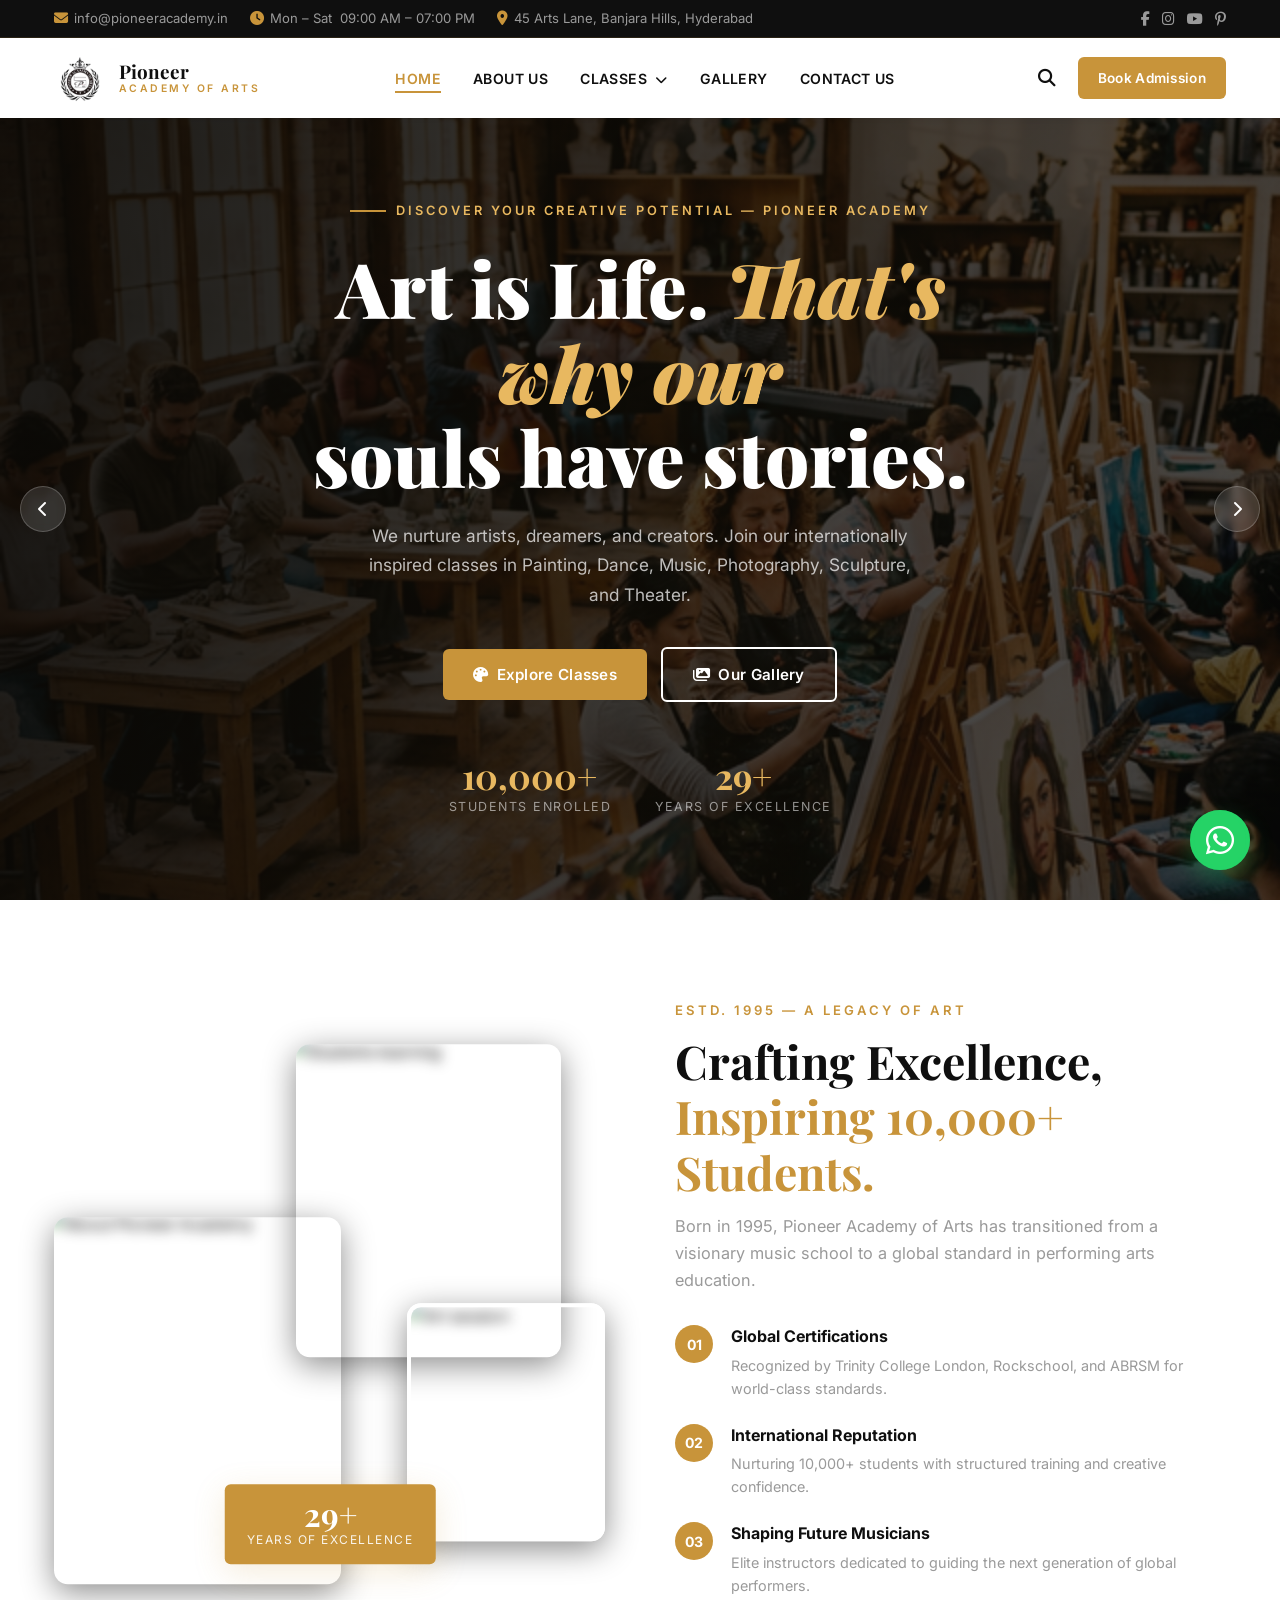
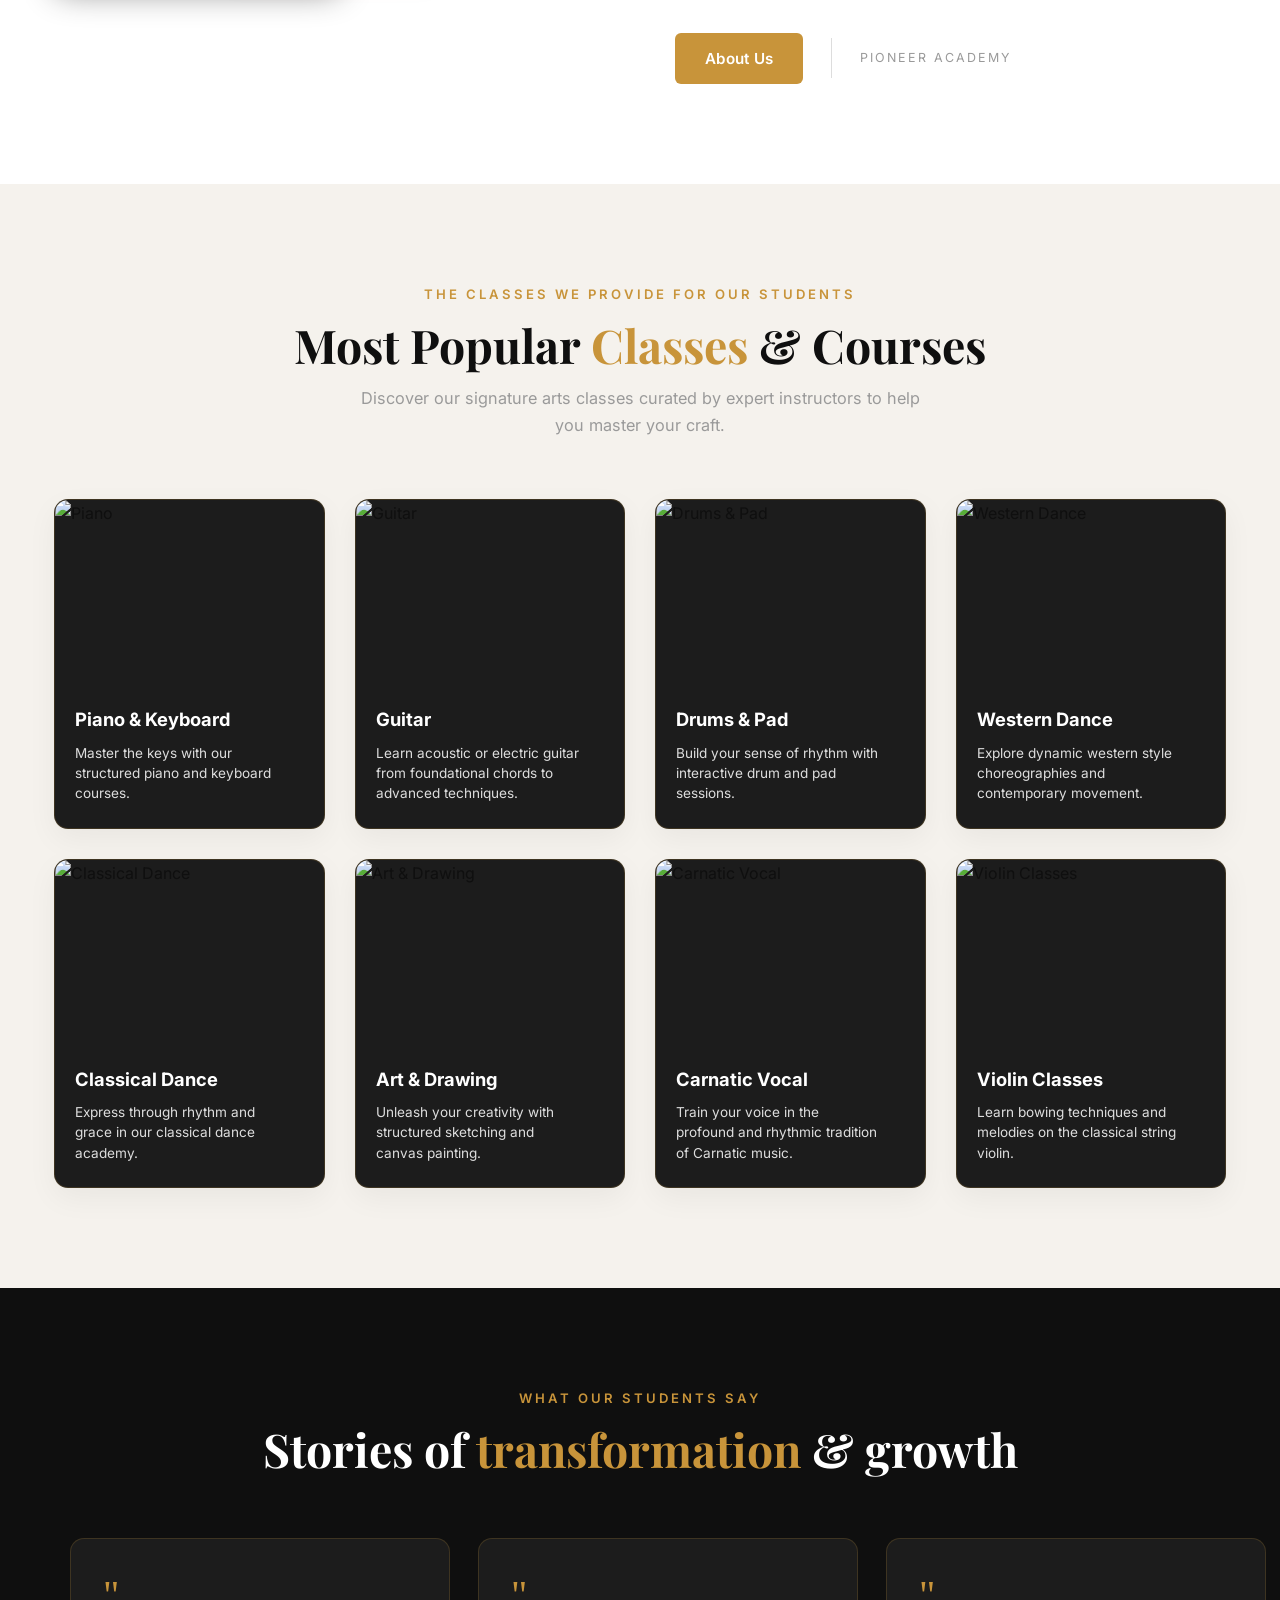
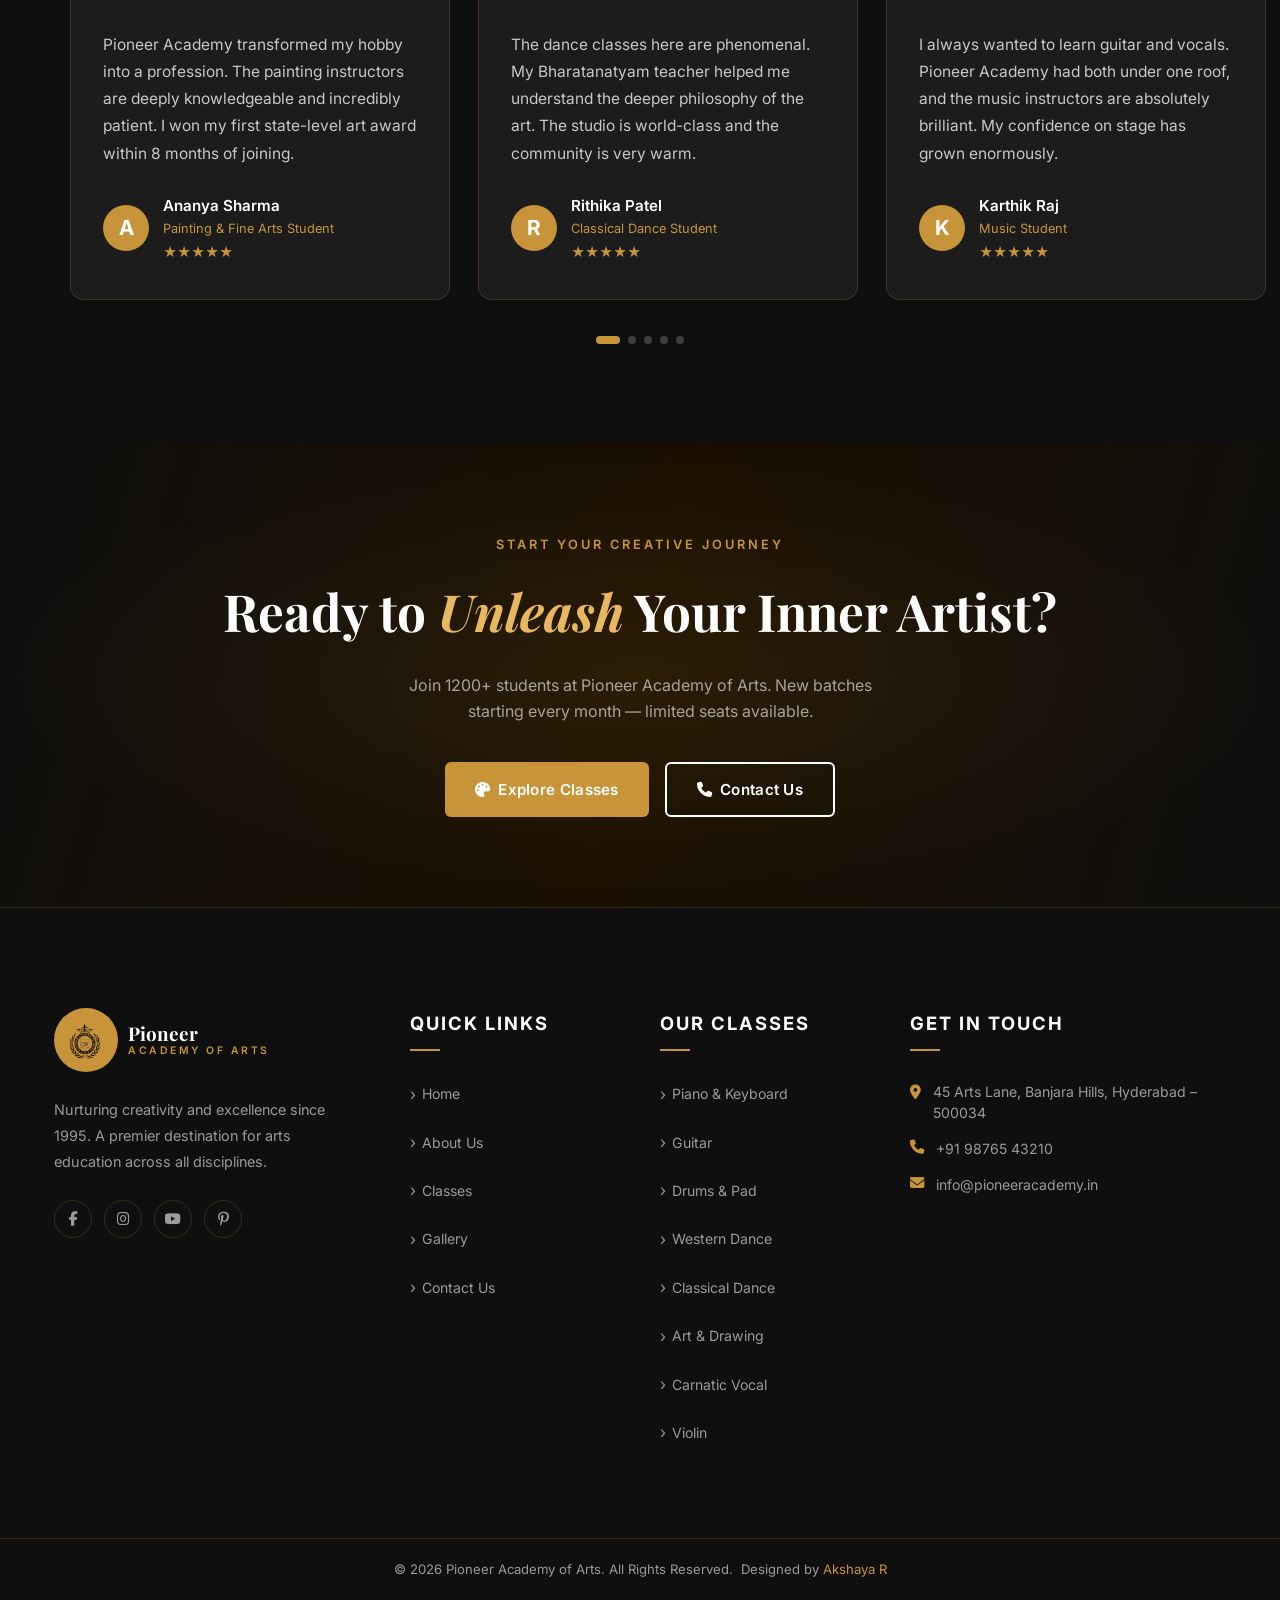
==== index.html @ b2f6ecc3 "website done" ====
<!DOCTYPE html>
<html lang="en">
<head>
  <meta charset="UTF-8" />
  <meta name="viewport" content="width=device-width, initial-scale=1.0" />
  <title>Pioneer Academy of Arts — Discover Your Creative Potential</title>
  <meta name="description" content="Pioneer Academy of Arts offers professional training in Painting, Dance, Music, Photography, Sculpture, and Theater. Enroll today and unleash your creativity." />
  <!-- Favicon -->
  <link rel="icon" type="image/png" href="images/logo/logo.png" />
  <!-- Font Awesome -->
  <link rel="stylesheet" href="https://cdnjs.cloudflare.com/ajax/libs/font-awesome/6.5.0/css/all.min.css" />
  <!-- Styles -->
  <link rel="stylesheet" href="css/style.css" />
  <style>
    /* Page-specific hero height override */
    .hero { min-height: calc(100vh - var(--topbar-h) - var(--nav-h)); }
  </style>
</head>
<body>

  <!-- ═══════════════════════════════════════
       TOP INFO BAR
  ═══════════════════════════════════════ -->
  <div class="topbar">
    <div class="container">
      <div class="topbar-left">
        <span class="topbar-item">
          <i class="fa fa-envelope"></i> info@pioneeracademy.in
        </span>
        <span class="topbar-item">
          <i class="fa fa-clock"></i> Mon – Sat &nbsp;09:00 AM – 07:00 PM
        </span>
        <span class="topbar-item">
          <i class="fa fa-location-dot"></i> 45 Arts Lane, Banjara Hills, Hyderabad
        </span>
      </div>
      <div class="topbar-right">
        <div class="topbar-social">
          <a href="#" aria-label="Facebook"><i class="fab fa-facebook-f"></i></a>
          <a href="#" aria-label="Instagram"><i class="fab fa-instagram"></i></a>
          <a href="#" aria-label="YouTube"><i class="fab fa-youtube"></i></a>
          <a href="#" aria-label="Pinterest"><i class="fab fa-pinterest-p"></i></a>
        </div>
      </div>
    </div>
  </div>

  <!-- ═══════════════════════════════════════
       NAVIGATION
  ═══════════════════════════════════════ -->
  <nav class="navbar" id="navbar">
    <div class="container">
      <!-- Logo -->
      <a href="index.html" class="nav-logo">
        <img src="images/logo/logo.png" alt="Pioneer Academy Logo" class="nav-logo-img" />
        <div class="nav-logo-text">
          <span class="nav-logo-title">Pioneer</span>
          <span class="nav-logo-sub">Academy of Arts</span>
        </div>
      </a>

      <!-- Nav Links -->
      <ul class="nav-links" id="navLinks">
        <li><a href="index.html" class="active">Home</a></li>
        <li><a href="about.html">About Us</a></li>
        <li class="nav-item-dropdown">
          <a href="classes.html">Classes <i class="fa fa-chevron-down nav-chevron" style="font-size: 0.75rem; margin-left: 4px;"></i></a>
          <ul class="dropdown-menu">
            <li><a href="classes/piano-keyboard.html">Piano & Keyboard</a></li>
            <li><a href="classes/guitar.html">Guitar</a></li>
            <li><a href="classes/drums.html">Drums & Pad</a></li>
            <li><a href="classes/western-dance.html">Western Dance</a></li>
            <li><a href="classes/classical-dance.html">Classical Dance</a></li>
            <li><a href="classes/art-drawing.html">Art & Drawing</a></li>
            <li><a href="classes/carnatic-vocal.html">Carnatic Vocal</a></li>
            <li><a href="classes/violin.html">Violin</a></li>
          </ul>
        </li>
        <li><a href="gallery.html">Gallery</a></li>
        <li><a href="contact.html">Contact Us</a></li>
      </ul>

      <!-- Right side -->
      <div class="nav-right">
        <button class="nav-search-btn" aria-label="Search"><i class="fa fa-search"></i></button>
        <a href="contact.html" class="btn btn-primary nav-cta">
          Book Admission
        </a>
        <button class="hamburger" id="hamburger" aria-label="Menu">
          <span></span><span></span><span></span>
        </button>
      </div>
    </div>
  </nav>

  <!-- ═══════════════════════════════════════
       HERO SECTION
  ═══════════════════════════════════════ -->
  <section class="hero" id="hero">
    <div class="hero-bg"></div>
    <div class="hero-overlay"></div>

    <!-- Prev / Next Arrows -->
    <button class="hero-arrow hero-arrow-prev" aria-label="Previous">
      <i class="fa fa-chevron-left"></i>
    </button>
    <button class="hero-arrow hero-arrow-next" aria-label="Next">
      <i class="fa fa-chevron-right"></i>
    </button>

    <div class="container">
      <div class="hero-content">
        <div class="hero-tag">Discover Your Creative Potential — Pioneer Academy</div>
        <h1 class="hero-title">
          Art is Life. <span class="highlight">That's why our</span><br>
          souls have stories.
        </h1>
        <p class="hero-desc">
          We nurture artists, dreamers, and creators. Join our internationally inspired classes in Painting, Dance, Music, Photography, Sculpture, and Theater.
        </p>
        <div class="hero-btns">
          <a href="classes.html" class="btn btn-primary">
            <i class="fa fa-palette"></i> Explore Classes
          </a>
          <a href="gallery.html" class="btn btn-outline">
            <i class="fa fa-images"></i> Our Gallery
          </a>
        </div>
        <div class="hero-stats">
          <div class="hero-stat-item">
            <div class="hero-stat-num">10,000+</div>
            <div class="hero-stat-label">Students Enrolled</div>
          </div>
          <div class="hero-stat-item">
            <div class="hero-stat-num">29+</div>
            <div class="hero-stat-label">Years of Excellence</div>
          </div>
        </div>
      </div>
    </div>
  </section>



  <!-- ═══════════════════════════════════════
       ABOUT / INTRO SECTION
  ═══════════════════════════════════════ -->
  <section class="about-section" id="about">
    <div class="container">
      <div class="about-grid reveal">
        <!-- Images collage -->
        <div class="about-images">
          <div class="about-img about-img-1">
            <img src="https://images.unsplash.com/photo-1514119412350-e174d90d280e?w=800&q=80" alt="About Pioneer Academy" loading="lazy" />
          </div>
          <div class="about-img about-img-2">
            <img src="https://images.unsplash.com/photo-1511671782779-c97d3d27a1d4?w=800&q=80" alt="Students learning" loading="lazy" />
          </div>
          <div class="about-img about-img-3">
            <img src="https://images.unsplash.com/photo-1499750310107-5fef28a66643?w=800&q=80" alt="Art session" loading="lazy" />
          </div>
          <div class="about-badge">
            <div class="about-badge-num">29+</div>
            <div class="about-badge-label">Years of Excellence</div>
          </div>
        </div>

        <!-- Content -->
        <div class="about-content">
          <span class="section-tag">ESTD. 1995 — A LEGACY OF ART</span>
          <h2 class="section-title">
            Crafting Excellence,<br>
            <span>Inspiring 10,000+ Students.</span>
          </h2>
          <p class="section-subtitle">
            Born in 1995, Pioneer Academy of Arts has transitioned from a visionary music school to a global standard in performing arts education.
          </p>
          <div class="about-points">
            <div class="about-point">
              <div class="about-point-num">01</div>
              <div>
                <h4>Global Certifications</h4>
                <p>Recognized by Trinity College London, Rockschool, and ABRSM for world-class standards.</p>
              </div>
            </div>
            <div class="about-point">
              <div class="about-point-num">02</div>
              <div>
                <h4>International Reputation</h4>
                <p>Nurturing 10,000+ students with structured training and creative confidence.</p>
              </div>
            </div>
            <div class="about-point">
              <div class="about-point-num">03</div>
              <div>
                <h4>Shaping Future Musicians</h4>
                <p>Elite instructors dedicated to guiding the next generation of global performers.</p>
              </div>
            </div>
          </div>
          <div class="about-footer">
            <a href="about.html" class="btn btn-primary">About Us</a>
            <div class="about-divider"></div>
            <div class="about-signature">
              <div class="about-signature-role">Pioneer Academy</div>
            </div>
          </div>
        </div>
      </div>
    </div>
  </section>

  <!-- ═══════════════════════════════════════
       POPULAR CLASSES SECTION
  ═══════════════════════════════════════ -->
  <section class="programs-section" id="classes">
    <div class="container reveal">
      <div class="section-head">
        <span class="section-tag">The classes we provide for our students</span>
        <h2 class="section-title">Most Popular <span>Classes</span> &amp; Courses</h2>
        <p class="section-subtitle">Discover our signature arts classes curated by expert instructors to help you master your craft.</p>
      </div>

      <!-- Categories Grid -->
      <div class="category-grid">
        <!-- Category: Piano -->
        <a href="classes/piano-keyboard.html" class="category-card">
          <div class="category-img">
            <img src="https://images.unsplash.com/photo-1552422535-c45813c61732?w=800&q=80" alt="Piano" loading="lazy">
          </div>
          <div class="category-info">
            <span class="category-tag">Instrumental</span>
            <h3 class="category-name">Piano & Keyboard</h3>
            <p class="category-desc">Master the keys with our structured piano and keyboard courses.</p>
            <div class="category-arrow">
              <i class="fa fa-arrow-right"></i>
            </div>
          </div>
        </a>

        <!-- Category: Guitar -->
        <a href="classes/guitar.html" class="category-card">
          <div class="category-img">
            <img src="https://images.unsplash.com/photo-1510915361894-db8b60106cb1?w=800&q=80" alt="Guitar" loading="lazy">
          </div>
          <div class="category-info">
            <span class="category-tag">Instrumental</span>
            <h3 class="category-name">Guitar</h3>
            <p class="category-desc">Learn acoustic or electric guitar from foundational chords to advanced techniques.</p>
            <div class="category-arrow">
              <i class="fa fa-arrow-right"></i>
            </div>
          </div>
        </a>

        <!-- Category: Drums -->
        <a href="classes/drums.html" class="category-card">
          <div class="category-img">
            <img src="https://images.unsplash.com/photo-1519892300165-cb5542fb47c7?w=800&q=80" alt="Drums & Pad" loading="lazy">
          </div>
          <div class="category-info">
            <span class="category-tag">Percussion</span>
            <h3 class="category-name">Drums & Pad</h3>
            <p class="category-desc">Build your sense of rhythm with interactive drum and pad sessions.</p>
            <div class="category-arrow">
              <i class="fa fa-arrow-right"></i>
            </div>
          </div>
        </a>

        <!-- Category: Western Dance -->
        <a href="classes/western-dance.html" class="category-card">
          <div class="category-img">
            <img src="https://images.unsplash.com/photo-1547153760-18fc86324498?w=800&q=80" alt="Western Dance" loading="lazy">
          </div>
          <div class="category-info">
            <span class="category-tag">Movement</span>
            <h3 class="category-name">Western Dance</h3>
            <p class="category-desc">Explore dynamic western style choreographies and contemporary movement.</p>
            <div class="category-arrow">
              <i class="fa fa-arrow-right"></i>
            </div>
          </div>
        </a>

        <!-- Category: Classical Dance -->
        <a href="classes/classical-dance.html" class="category-card">
          <div class="category-img">
            <img src="https://images.unsplash.com/photo-1508700115892-45ecd05ae2ad?w=800&q=80" alt="Classical Dance" loading="lazy" style="object-position: top center;">
          </div>
          <div class="category-info">
            <span class="category-tag">Performing Arts</span>
            <h3 class="category-name">Classical Dance</h3>
            <p class="category-desc">Express through rhythm and grace in our classical dance academy.</p>
            <div class="category-arrow">
              <i class="fa fa-arrow-right"></i>
            </div>
          </div>
        </a>

        <!-- Category: Art -->
        <a href="classes/art-drawing.html" class="category-card">
          <div class="category-img">
            <img src="https://images.unsplash.com/photo-1579783900882-c0d3dad7b119?w=800&q=80" alt="Art & Drawing" loading="lazy">
          </div>
          <div class="category-info">
            <span class="category-tag">Visual Arts</span>
            <h3 class="category-name">Art & Drawing</h3>
            <p class="category-desc">Unleash your creativity with structured sketching and canvas painting.</p>
            <div class="category-arrow">
              <i class="fa fa-arrow-right"></i>
            </div>
          </div>
        </a>

        <!-- Category: Carnatic Vocal -->
        <a href="classes/carnatic-vocal.html" class="category-card">
          <div class="category-img">
            <img src="https://images.unsplash.com/photo-1514320291840-2e0a9bf2a9ae?w=800&q=80" alt="Carnatic Vocal" loading="lazy">
          </div>
          <div class="category-info">
            <span class="category-tag">Vocal Arts</span>
            <h3 class="category-name">Carnatic Vocal</h3>
            <p class="category-desc">Train your voice in the profound and rhythmic tradition of Carnatic music.</p>
            <div class="category-arrow">
              <i class="fa fa-arrow-right"></i>
            </div>
          </div>
        </a>

        <!-- Category: Violin -->
        <a href="classes/violin.html" class="category-card">
          <div class="category-img">
            <img src="https://images.unsplash.com/photo-1612225232901-99ad0a4d7bb5?w=800&q=80" alt="Violin Classes" loading="lazy">
              </div>
          <div class="category-info">
            <span class="category-tag">Instrumental</span>
            <h3 class="category-name">Violin Classes</h3>
            <p class="category-desc">Learn bowing techniques and melodies on the classical string violin.</p>
            <div class="category-arrow">
              <i class="fa fa-arrow-right"></i>
            </div>
          </div>
        </a>
      </div>

    </div>
  </section>

  <!-- ═══════════════════════════════════════
       TESTIMONIALS
  ═══════════════════════════════════════ -->
  <section class="testimonials-section" id="testimonials">
    <div class="container">
      <div class="section-head reveal">
        <span class="section-tag">What Our Students Say</span>
        <h2 class="section-title light">Stories of <span>transformation</span> &amp; growth</h2>
      </div>
      <div class="testimonials-track">
        <div class="testimonials-carousel">
          <div class="testimonial-card">
            <div class="testimonial-quote">"</div>
            <p class="testimonial-text">Pioneer Academy transformed my hobby into a profession. The painting instructors are deeply knowledgeable and incredibly patient. I won my first state-level art award within 8 months of joining.</p>
            <div class="testimonial-author">
              <div class="testimonial-avatar">A</div>
              <div>
                <div class="testimonial-name">Ananya Sharma</div>
                <div class="testimonial-program">Painting &amp; Fine Arts Student</div>
                <div class="testimonial-stars">★★★★★</div>
              </div>
            </div>
          </div>
          <div class="testimonial-card">
            <div class="testimonial-quote">"</div>
            <p class="testimonial-text">The dance classes here are phenomenal. My Bharatanatyam teacher helped me understand the deeper philosophy of the art. The studio is world-class and the community is very warm.</p>
            <div class="testimonial-author">
              <div class="testimonial-avatar">R</div>
              <div>
                <div class="testimonial-name">Rithika Patel</div>
                <div class="testimonial-program">Classical Dance Student</div>
                <div class="testimonial-stars">★★★★★</div>
              </div>
            </div>
          </div>
          <div class="testimonial-card">
            <div class="testimonial-quote">"</div>
            <p class="testimonial-text">I always wanted to learn guitar and vocals. Pioneer Academy had both under one roof, and the music instructors are absolutely brilliant. My confidence on stage has grown enormously.</p>
            <div class="testimonial-author">
              <div class="testimonial-avatar">K</div>
              <div>
                <div class="testimonial-name">Karthik Raj</div>
                <div class="testimonial-program">Music Student</div>
                <div class="testimonial-stars">★★★★★</div>
              </div>
            </div>
          </div>
          <div class="testimonial-card">
            <div class="testimonial-quote">"</div>
            <p class="testimonial-text">The photography program here is outstanding. I learned everything from basic DSLR settings to advanced Lightroom editing. I now work as a freelance photographer full-time!</p>
            <div class="testimonial-author">
              <div class="testimonial-avatar">M</div>
              <div>
                <div class="testimonial-name">Megha Iyer</div>
                <div class="testimonial-program">Photography Student</div>
                <div class="testimonial-stars">★★★★★</div>
              </div>
            </div>
          </div>
          <div class="testimonial-card">
            <div class="testimonial-quote">"</div>
            <p class="testimonial-text">Theater at Pioneer Academy gave me confidence I didn't know I had. The workshops, performances, and mentor guidance shaped me into a performer. I'm now pursuing acting professionally.</p>
            <div class="testimonial-author">
              <div class="testimonial-avatar">S</div>
              <div>
                <div class="testimonial-name">Sahil Verma</div>
                <div class="testimonial-program">Theater Arts Student</div>
                <div class="testimonial-stars">★★★★★</div>
              </div>
            </div>
          </div>
        </div>
      </div>
      <div class="testimonials-dots">
        <div class="t-dot active"></div>
        <div class="t-dot"></div>
        <div class="t-dot"></div>
        <div class="t-dot"></div>
        <div class="t-dot"></div>
      </div>
    </div>
  </section>

  <!-- ═══════════════════════════════════════
       CTA BANNER
  ═══════════════════════════════════════ -->
  <section class="cta-section" id="cta">
    <div class="container reveal">
      <p class="cta-label">Start Your Creative Journey</p>
      <h2 class="cta-title">Ready to <span>Unleash</span> Your Inner Artist?</h2>
      <p class="cta-desc">Join 1200+ students at Pioneer Academy of Arts. New batches starting every month — limited seats available.</p>
      <div class="cta-btns">
        <a href="classes.html" class="btn btn-primary"><i class="fa fa-palette"></i> Explore Classes</a>
        <a href="contact.html" class="btn btn-outline"><i class="fa fa-phone"></i> Contact Us</a>
      </div>
    </div>
  </section>

  <!-- ═══════════════════════════════════════
       FOOTER
  ═══════════════════════════════════════ -->
  <footer class="footer">
    <div class="container">
      <div class="footer-grid">
        <!-- Brand -->
        <div class="footer-brand">
          <a href="index.html" class="nav-logo">
            <div class="footer-logo-img-wrapper">
              <img src="images/logo/logo.png" alt="Pioneer Academy Logo" />
            </div>
            <div class="nav-logo-text">
              <span class="nav-logo-title" style="color:var(--white)">Pioneer</span>
              <span class="nav-logo-sub">Academy of Arts</span>
            </div>
          </a>
          <p>Nurturing creativity and excellence since 1995. A premier destination for arts education across all disciplines.</p>
          <div class="footer-social">
            <a href="#" aria-label="Facebook"><i class="fab fa-facebook-f"></i></a>
            <a href="#" aria-label="Instagram"><i class="fab fa-instagram"></i></a>
            <a href="#" aria-label="YouTube"><i class="fab fa-youtube"></i></a>
            <a href="#" aria-label="Pinterest"><i class="fab fa-pinterest-p"></i></a>
          </div>
        </div>

        <!-- Quick Links -->
        <div class="footer-col">
          <h5>Quick Links</h5>
          <ul>
            <li><a href="index.html">Home</a></li>
            <li><a href="about.html">About Us</a></li>
            <li><a href="classes.html">Classes</a></li>
            <li><a href="gallery.html">Gallery</a></li>
            <li><a href="contact.html">Contact Us</a></li>
          </ul>
        </div>

        <!-- Classes -->
        <div class="footer-col">
          <h5>Our Classes</h5>
          <ul>
            <li><a href="classes/piano-keyboard.html">Piano & Keyboard</a></li>
            <li><a href="classes/guitar.html">Guitar</a></li>
            <li><a href="classes/drums.html">Drums & Pad</a></li>
            <li><a href="classes/western-dance.html">Western Dance</a></li>
            <li><a href="classes/classical-dance.html">Classical Dance</a></li>
            <li><a href="classes/art-drawing.html">Art & Drawing</a></li>
            <li><a href="classes/carnatic-vocal.html">Carnatic Vocal</a></li>
            <li><a href="classes/violin.html">Violin</a></li>
          </ul>
        </div>

        <!-- Contact -->
        <div class="footer-col">
          <h5>Get In Touch</h5>
          <div class="footer-contact-item" style="display:flex; gap:12px; margin-bottom:15px;">
            <i class="fa fa-location-dot" style="color:var(--gold); margin-top:4px;"></i>
            <span>45 Arts Lane, Banjara Hills, Hyderabad – 500034</span>
          </div>
          <div class="footer-contact-item" style="display:flex; gap:12px; margin-bottom:15px;">
            <i class="fa fa-phone" style="color:var(--gold);"></i>
            <span>+91 98765 43210</span>
          </div>
          <div class="footer-contact-item" style="display:flex; gap:12px; margin-bottom:15px;">
            <i class="fa fa-envelope" style="color:var(--gold);"></i>
            <span>info@pioneeracademy.in</span>
          </div>
        </div>
      </div>
    </div>

    <!-- Footer Bottom -->
    <div class="footer-bottom">
      <div class="container" style="display:flex;align-items:center;justify-content:space-between;flex-wrap:wrap;gap:8px;">
        <span>&copy; 2026 Pioneer Academy of Arts. All Rights Reserved.</span>
        <span>Designed by <a href="#">Akshaya R</a></span>
      </div>
    </div>
  </footer>

  <!-- Floating WhatsApp -->
  <a href="https://wa.me/919876543210" class="whatsapp-btn" target="_blank">
    <i class="fab fa-whatsapp"></i>
    <span>Chat with us</span>
  </a>

  <!-- Scripts -->
  <script src="js/main.js"></script>
</body>
</html>
---- css/style.css ----
/* =============================================
   PIONEER ACADEMY OF ARTS — MAIN STYLESHEET
   ============================================= */

@import url('https://fonts.googleapis.com/css2?family=Playfair+Display:ital,wght@0,400;0,600;0,700;0,900;1,400;1,600&family=Inter:wght@300;400;500;600;700&display=swap');

/* === CUSTOM PROPERTIES === */
:root {
  --gold:        #C8943A;
  --gold-light:  #E8B860;
  --gold-dark:   #9E6E1E;
  --dark:        #0f0f0f;
  --dark-2:      #181818;
  --dark-3:      #222222;
  --dark-card:   #1c1c1c;
  --white:       #ffffff;
  --off-white:   #F5F2ED;
  --text-muted:  #9a9a9a;
  --text-light:  #c8c8c8;
  --border:      rgba(200,148,58,0.2);
  --shadow-gold: 0 8px 32px rgba(200,148,58,0.18);
  --shadow-dark: 0 8px 32px rgba(0,0,0,0.45);
  --radius:      6px;
  --radius-lg:   14px;
  --transition:  all 0.32s cubic-bezier(.25,.8,.25,1);
  --font-heading:'Playfair Display', Georgia, serif;
  --font-body:   'Inter', system-ui, sans-serif;
  --nav-h:       80px;
  --topbar-h:    38px;
}

/* === RESET & BASE === */
*, *::before, *::after { box-sizing: border-box; margin: 0; padding: 0; }
html { scroll-behavior: smooth; font-size: 16px; }
body {
  font-family: var(--font-body);
  background: var(--white);
  color: var(--dark);
  line-height: 1.65;
  overflow-x: hidden;
}
img { max-width: 100%; display: block; }
a { text-decoration: none; color: inherit; }
ul { list-style: none; }
button { cursor: pointer; border: none; background: none; font-family: inherit; }
input, textarea, select { font-family: inherit; }

/* === UTILITY === */
.container { max-width: 1220px; margin: 0 auto; padding: 0 24px; }
.section-tag { font-size: 0.82rem; font-weight: 600; letter-spacing: 3px; text-transform: uppercase; color: var(--gold); margin-bottom: 12px; display: block; }
.section-title { font-family: var(--font-heading); font-size: clamp(2rem, 4vw, 2.9rem); font-weight: 700; line-height: 1.2; color: var(--dark); }
.section-title span { color: var(--gold); }
.section-title.light { color: var(--white); }
.section-subtitle { font-size: 1.02rem; color: var(--text-muted); max-width: 560px; margin-top: 12px; }
.btn {
  display: inline-flex; align-items: center; gap: 8px;
  padding: 13px 30px; border-radius: var(--radius); font-weight: 600;
  font-size: 0.95rem; transition: var(--transition); letter-spacing: 0.3px;
}
.btn-primary { background: var(--gold); color: var(--white); }
.btn-primary:hover { background: var(--gold-dark); transform: translateY(-2px); box-shadow: var(--shadow-gold); }
.btn-outline { background: transparent; color: var(--white); border: 2px solid var(--white); }
.btn-outline:hover { background: var(--white); color: var(--dark); transform: translateY(-2px); }
.btn-outline-gold { background: transparent; color: var(--gold); border: 2px solid var(--gold); }
.btn-outline-gold:hover { background: var(--gold); color: var(--white); transform: translateY(-2px); }
.btn-dark { background: var(--dark); color: var(--white); }
.btn-dark:hover { background: #333; transform: translateY(-2px); }

/* === TOP INFOBAR === */
.topbar {
  background: var(--dark);
  height: var(--topbar-h);
  display: flex; align-items: center;
  font-size: 0.82rem; color: var(--text-muted);
  border-bottom: 1px solid rgba(200,148,58,0.15);
  position: relative; z-index: 200;
}
.topbar .container { display: flex; align-items: center; justify-content: space-between; width: 100%; }
.topbar-left, .topbar-right { display: flex; align-items: center; gap: 22px; }
.topbar-item { display: flex; align-items: center; gap: 6px; color: var(--text-muted); }
.topbar-item i { color: var(--gold); font-size: 0.88rem; }
.topbar-social { display: flex; gap: 12px; }
.topbar-social a { color: var(--text-muted); font-size: 0.9rem; transition: var(--transition); }
.topbar-social a:hover { color: var(--gold); }

/* === NAVBAR === */
.navbar {
  position: sticky; top: 0; z-index: 100;
  background: var(--white);
  height: var(--nav-h);
  display: flex; align-items: center;
  box-shadow: 0 2px 12px rgba(0,0,0,0.08);
  transition: var(--transition);
}
.navbar.scrolled { box-shadow: 0 4px 24px rgba(0,0,0,0.12); }
.navbar .container { display: flex; align-items: center; justify-content: space-between; width: 100%; gap: 24px; }

/* Logo */
.nav-logo { display: flex; align-items: center; gap: 10px; text-decoration: none; flex-shrink: 0; }
.nav-logo img { height: 48px; width: auto; }
.nav-logo-img { height: 44px; width: auto; object-fit: contain; flex-shrink: 0; }
.nav-logo-text { display: flex; flex-direction: column; line-height: 1.1; }
.nav-logo-title { font-family: var(--font-heading); font-size: 1.18rem; font-weight: 700; color: var(--dark); }
.nav-logo-sub { font-size: 0.65rem; letter-spacing: 2.5px; text-transform: uppercase; color: var(--gold); font-weight: 600; }

/* Nav Links */
.nav-links { display: flex; align-items: center; gap: 4px; }
.nav-links a {
  padding: 8px 14px; font-size: 0.88rem; font-weight: 600;
  letter-spacing: 0.4px; text-transform: uppercase; color: var(--dark);
  border-radius: var(--radius); transition: var(--transition); position: relative;
}
.nav-links a::after {
  content: ''; position: absolute; bottom: 2px; left: 14px; right: 14px;
  height: 2px; background: var(--gold); transform: scaleX(0); transition: var(--transition);
  transform-origin: left;
}
.nav-links a:hover::after, .nav-links a.active::after { transform: scaleX(1); }
.nav-links a:hover, .nav-links a.active { color: var(--gold); }

/* Nav Dropdown */
.nav-item-dropdown { position: relative; }
.nav-item-dropdown .nav-chevron { transition: var(--transition); }
.nav-item-dropdown:hover .nav-chevron { transform: rotate(180deg); }
.dropdown-menu {
  position: absolute; top: 100%; left: 0;
  background: var(--white); box-shadow: 0 10px 30px rgba(0,0,0,0.1);
  border-radius: var(--radius); min-width: 220px; padding: 12px 0;
  opacity: 0; visibility: hidden; transform: translateY(15px);
  transition: var(--transition); z-index: 100;
  display: flex; flex-direction: column; gap: 0; border: 1px solid rgba(0,0,0,0.05);
}
.nav-item-dropdown:hover .dropdown-menu { opacity: 1; visibility: visible; transform: translateY(0); }
.dropdown-menu li { width: 100%; display: block; }
.dropdown-menu li a {
  padding: 10px 24px; font-size: 0.88rem; color: var(--text-muted); text-transform: capitalize;
  font-weight: 500; border-radius: 0; letter-spacing: 0; width: 100%; display: block;
}
.dropdown-menu li a::after { display: none !important; }
.dropdown-menu li a:hover, .dropdown-menu li a.active { background: var(--off-white); color: var(--gold); padding-left: 28px; }

/* Nav Right */
.nav-right { display: flex; align-items: center; gap: 14px; }
.nav-search-btn { color: var(--dark); font-size: 1.1rem; padding: 8px; transition: var(--transition); }
.nav-search-btn:hover { color: var(--gold); }
.nav-cta { background: var(--gold); color: var(--white) !important; padding: 10px 20px; border-radius: var(--radius); font-size: 0.85rem !important; }
.nav-cta:hover { background: var(--gold-dark) !important; }
.nav-cta::after { display: none !important; }
.hamburger { display: none; flex-direction: column; gap: 5px; padding: 8px; }
.hamburger span { display: block; width: 24px; height: 2px; background: var(--dark); transition: var(--transition); border-radius: 2px; }
.hamburger.open span:nth-child(1) { transform: translateY(7px) rotate(45deg); }
.hamburger.open span:nth-child(2) { opacity: 0; }
.hamburger.open span:nth-child(3) { transform: translateY(-7px) rotate(-45deg); }

/* === HERO === */
.hero {
  position: relative;
  min-height: calc(100vh - var(--topbar-h) - var(--nav-h));
  background: var(--dark);
  display: flex; align-items: center;
  overflow: hidden;
}
.hero-bg {
  position: absolute; inset: 0;
  background-image: url('../images/homepage/hero-bg.png');
  background-size: cover; background-position: center;
  opacity: 0.45;
  transition: transform 8s ease;
}
.hero-overlay {
  position: absolute; inset: 0;
  background: linear-gradient(105deg, rgba(10,8,5,0.85) 0%, rgba(15,10,3,0.55) 55%, rgba(0,0,0,0.3) 100%);
}
.hero .container {
  position: relative; z-index: 2;
  padding-top: 80px; padding-bottom: 80px;
  display: flex; align-items: center; justify-content: center;
}
.hero-content {
  max-width: 760px;
  text-align: center;
  display: flex;
  flex-direction: column;
  align-items: center;
}
.hero-tag {
  display: inline-flex; align-items: center; gap: 10px;
  font-size: 0.8rem; letter-spacing: 3px; text-transform: uppercase;
  color: var(--gold-light); font-weight: 600; margin-bottom: 24px;
}
.hero-tag::before {
  content: ''; display: block; width: 36px; height: 2px; background: var(--gold);
}
.hero-title {
  font-family: var(--font-heading);
  font-size: clamp(2.8rem, 6vw, 4.8rem);
  font-weight: 900; line-height: 1.1;
  color: var(--white); margin-bottom: 22px;
  text-align: center;
}
.hero-title .highlight { color: var(--gold-light); font-style: italic; }
.hero-desc {
  font-size: 1.08rem; color: rgba(255,255,255,0.72);
  max-width: 560px; margin-bottom: 38px; line-height: 1.7;
  text-align: center;
}
.hero-btns { display: flex; flex-wrap: wrap; gap: 14px; margin-bottom: 56px; align-items: center; justify-content: center; }
.hero-stats { display: flex; gap: 44px; flex-wrap: wrap; justify-content: center; }
.hero-stat-item { text-align: center; }
.hero-stat-num { font-family: var(--font-heading); font-size: 2.2rem; font-weight: 700; color: var(--gold-light); line-height: 1; }
.hero-stat-label { font-size: 0.78rem; color: rgba(255,255,255,0.55); letter-spacing: 1.5px; text-transform: uppercase; margin-top: 4px; }

/* Hero Nav Arrows */
.hero-arrow {
  position: absolute; top: 50%; transform: translateY(-50%);
  width: 46px; height: 46px; border-radius: 50%;
  background: rgba(255,255,255,0.12); color: var(--white);
  display: flex; align-items: center; justify-content: center;
  font-size: 1rem; z-index: 3; transition: var(--transition);
  border: 1.5px solid rgba(255,255,255,0.2);
  backdrop-filter: blur(4px);
}
.hero-arrow:hover { background: var(--gold); border-color: var(--gold); }
.hero-arrow-prev { left: 20px; }
.hero-arrow-next { right: 20px; }

/* === QUICK ENROLL FORM BAR === */
.enroll-bar {
  background: var(--white);
  padding: 30px 24px;
  position: relative; z-index: 10;
  margin-top: -1px;
}
.enroll-bar-wrapper {
  max-width: 820px;
  margin: 0 auto;
  border: 2px dashed var(--gold);
  border-radius: var(--radius-lg);
  padding: 6px 6px;
  background: var(--white);
  box-shadow: var(--shadow-gold);
}
.enroll-bar-inner {
  display: flex; align-items: stretch;
  background: var(--white);
  border-radius: calc(var(--radius-lg) - 4px);
  overflow: hidden;
}
.enroll-field {
  flex: 1; border-right: 1px solid #ececec;
  position: relative;
}
.enroll-field input, .enroll-field select {
  width: 100%; height: 58px; padding: 0 18px;
  border: none; outline: none; font-size: 0.95rem;
  background: transparent; color: var(--dark);
}
.enroll-field input::placeholder { color: #aaa; }
.enroll-field select { color: #aaa; cursor: pointer; }
.enroll-field select.filled { color: var(--dark); }
.enroll-bar .btn-enroll {
  background: var(--dark); color: var(--white);
  padding: 0 32px; font-size: 0.9rem; font-weight: 700;
  letter-spacing: 0.5px; white-space: nowrap; transition: var(--transition);
  border: none; cursor: pointer; text-transform: uppercase;
  flex-shrink: 0;
}
.enroll-bar .btn-enroll:hover { background: var(--gold); }

/* === ABOUT SECTION === */
.about-section { padding: 100px 0; background: var(--white); }
.about-grid { display: grid; grid-template-columns: 1fr 1fr; gap: 70px; align-items: center; }
.about-images { position: relative; height: 540px; will-change: transform; }
.about-img {
  position: absolute; border-radius: var(--radius-lg);
  overflow: hidden; box-shadow: var(--shadow-dark);
  transition: var(--transition);
}
.about-img-1 { width: 52%; height: 68%; left: 0; bottom: 0; z-index: 2; }
.about-img-2 { width: 48%; height: 58%; right: 8%; top: 0; z-index: 3; }
.about-img-3 { width: 36%; height: 44%; right: 0; bottom: 8%; z-index: 4; border: 4px solid var(--white); }
.about-img img { width: 100%; height: 100%; object-fit: cover; }
.about-img-placeholder {
  width: 100%; height: 100%;
  display: flex; align-items: center; justify-content: center;
  font-size: 3.5rem;
}
.about-img-1 .about-img-placeholder { background: linear-gradient(135deg, #2a1a05 0%, #5c3410 100%); }
.about-img-2 .about-img-placeholder { background: linear-gradient(135deg, #0a1a1a 0%, #1a3a3a 100%); }
.about-img-3 .about-img-placeholder { background: linear-gradient(135deg, #1a0a20 0%, #3a1a50 100%); }

.about-badge {
  position: absolute; left: 50%; bottom: 20px; transform: translateX(-50%);
  background: var(--gold); color: var(--white); border-radius: var(--radius);
  padding: 14px 22px; text-align: center; z-index: 10; white-space: nowrap;
  box-shadow: var(--shadow-gold);
}
.about-badge-num { font-family: var(--font-heading); font-size: 2rem; font-weight: 700; line-height: 1; }
.about-badge-label { font-size: 0.75rem; text-transform: uppercase; letter-spacing: 1.5px; opacity: 0.9; }

.about-points { margin: 30px 0 36px; display: flex; flex-direction: column; gap: 22px; }
.about-point { display: flex; gap: 18px; align-items: flex-start; }
.about-point-num {
  width: 38px; height: 38px; background: var(--gold); color: var(--white);
  border-radius: 50%; display: flex; align-items: center; justify-content: center;
  font-weight: 700; font-size: 0.88rem; flex-shrink: 0; margin-top: 2px;
}
.about-point h4 { font-size: 1rem; font-weight: 700; margin-bottom: 4px; color: var(--dark); }
.about-point p { font-size: 0.9rem; color: var(--text-muted); line-height: 1.6; }
.about-footer { display: flex; align-items: center; gap: 28px; flex-wrap: wrap; margin-top: 36px; }
.about-signature-name { font-family: var(--font-heading); font-size: 1.3rem; font-style: italic; color: var(--dark); }
.about-signature-role { font-size: 0.78rem; letter-spacing: 2px; text-transform: uppercase; color: var(--text-muted); }
.about-divider { width: 1px; height: 40px; background: #ddd; }

/* === CATEGORY GRID === */
.programs-section { padding: 100px 0; background: var(--off-white); }
.programs-section .section-head { text-align: center; margin-bottom: 60px; }
.programs-section .section-subtitle { margin: 12px auto 0; }

.category-grid {
  display: grid;
  grid-template-columns: repeat(4, 1fr);
  gap: 30px;
}

.category-card {
  border-radius: var(--radius-lg);
  overflow: hidden;
  box-shadow: 0 10px 30px rgba(0,0,0,0.05);
  transition: var(--transition);
  display: flex;
  flex-direction: column;
  position: relative;
  text-decoration: none;
  background: var(--dark-card);
  border: 1px solid var(--border);
}

.category-card:hover {
  transform: translateY(-8px);
  box-shadow: 0 15px 40px rgba(200, 148, 58, 0.2);
  border-color: var(--gold);
}

.category-img {
  height: 180px;
  overflow: hidden;
}

.category-img img {
  width: 100%;
  height: 100%;
  object-fit: cover;
  transition: transform 0.8s ease;
}

.category-card:hover .category-img img {
  transform: scale(1.1);
}

.category-info {
  padding: 24px 20px;
  position: relative;
  flex-grow: 1;
}

.category-tag {
  display: none;
}

.category-name {
  font-family: var(--font-body);
  font-size: 1.15rem;
  font-weight: 700;
  color: var(--white);
  margin-bottom: 8px;
  transition: var(--transition);
}

.category-card:hover .category-name {
  color: var(--gold);
}

.category-desc {
  font-size: 0.85rem;
  color: rgba(255,255,255,0.85);
  line-height: 1.5;
  margin-bottom: 0;
  padding-right: 24px; /* Space for the arrow */
}

.category-arrow {
  position: absolute;
  right: 20px;
  bottom: 30px;
  color: var(--gold);
  font-size: 1.25rem;
  opacity: 0;
  transform: translateX(-15px);
  transition: var(--transition);
}

.category-card:hover .category-arrow {
  opacity: 1;
  transform: translateX(0);
}

/* === TESTIMONIALS === */
.testimonials-section { padding: 100px 0; background: var(--dark); overflow: hidden; }
.testimonials-section .section-head { text-align: center; margin-bottom: 60px; }
.testimonials-track { position: relative; }
.testimonials-carousel { display: flex; gap: 28px; transition: transform 0.55s cubic-bezier(.25,.8,.25,1); will-change: transform; }
.testimonial-card {
  min-width: 380px; max-width: 380px;
  background: var(--dark-card); border: 1px solid var(--border);
  border-radius: var(--radius-lg); padding: 36px 32px;
  flex-shrink: 0;
}
.testimonial-quote { font-size: 2.5rem; color: var(--gold); line-height: 1; margin-bottom: 16px; font-family: Georgia, serif; }
.testimonial-text { font-size: 0.97rem; color: var(--text-light); line-height: 1.75; margin-bottom: 26px; }
.testimonial-author { display: flex; align-items: center; gap: 14px; }
.testimonial-avatar {
  width: 46px; height: 46px; border-radius: 50%; flex-shrink: 0;
  display: flex; align-items: center; justify-content: center;
  font-size: 1.3rem; font-weight: 700; color: var(--white);
  background: var(--gold);
}
.testimonial-name { font-weight: 600; color: var(--white); font-size: 0.95rem; }
.testimonial-program { font-size: 0.8rem; color: var(--gold); }
.testimonial-stars { color: var(--gold); font-size: 0.85rem; margin-top: 2px; }
.testimonials-dots { display: flex; justify-content: center; gap: 8px; margin-top: 36px; }
.t-dot { width: 8px; height: 8px; border-radius: 50%; background: rgba(255,255,255,0.2); cursor: pointer; transition: var(--transition); }
.t-dot.active { background: var(--gold); width: 24px; border-radius: 4px; }

/* === CTA BANNER === */
.cta-section {
  padding: 90px 0;
  background: linear-gradient(105deg, var(--dark) 0%, #1a0f00 50%, var(--dark) 100%);
  position: relative; overflow: hidden; text-align: center;
}
.cta-section::before {
  content: '';
  position: absolute; inset: 0;
  background: radial-gradient(ellipse at center, rgba(200,148,58,0.1) 0%, transparent 70%);
  pointer-events: none;
}
.cta-section .container { position: relative; z-index: 2; }
.cta-label { font-size: 0.8rem; letter-spacing: 3px; text-transform: uppercase; color: var(--gold); font-weight: 600; margin-bottom: 14px; }
.cta-title { font-family: var(--font-heading); font-size: clamp(2rem, 4vw, 3.2rem); font-weight: 700; color: var(--white); margin-bottom: 18px; }
.cta-title span { color: var(--gold-light); font-style: italic; }
.cta-desc { font-size: 1rem; color: rgba(255,255,255,0.6); max-width: 500px; margin: 0 auto 38px; }
.cta-btns { display: flex; justify-content: center; gap: 16px; flex-wrap: wrap; }

/* === FOOTER === */
.footer { background: var(--dark); border-top: 1px solid var(--border); padding: 70px 0 0; }
.footer-grid { display: grid; grid-template-columns: 2fr 1fr 1fr 1.5fr; gap: 50px; padding-bottom: 50px; }
.footer-brand .nav-logo { margin-bottom: 18px; }
.footer-logo-img-wrapper {
  background: var(--gold);
  border-radius: 50%;
  width: 64px;
  height: 64px;
  display: flex;
  align-items: center;
  justify-content: center;
  padding: 10px;
  flex-shrink: 0;
}
.footer-logo-img-wrapper img {
  width: 100%;
  height: 100%;
  object-fit: contain;
}
.footer-brand p { font-size: 0.9rem; color: var(--text-muted); line-height: 1.7; max-width: 280px; }
.footer-social { display: flex; gap: 12px; margin-top: 22px; }
.footer-social a {
  width: 38px; height: 38px; border-radius: 50%;
  border: 1px solid var(--border); display: flex; align-items: center; justify-content: center;
  color: var(--text-muted); font-size: 0.9rem; transition: var(--transition);
}
.footer-social a:hover { background: var(--gold); border-color: var(--gold); color: var(--white); }
.footer-col h5 { font-size: 0.85rem; font-weight: 700; letter-spacing: 2px; text-transform: uppercase; color: var(--white); margin-bottom: 22px; }
.footer-col ul { display: flex; flex-direction: column; gap: 10px; }
.footer-col ul li a { font-size: 0.88rem; color: var(--text-muted); transition: var(--transition); display: flex; align-items: center; gap: 6px; }
.footer-col ul li a:hover { color: var(--gold); padding-left: 4px; }
.footer-col ul li a::before { content: '›'; font-size: 1rem; }
.footer-contact-item { display: flex; gap: 12px; margin-bottom: 16px; align-items: flex-start; }
.footer-contact-item i { color: var(--gold); margin-top: 2px; flex-shrink: 0; font-size: 0.9rem; }
.footer-contact-item span { font-size: 0.88rem; color: var(--text-muted); line-height: 1.5; }
.footer-bottom {
  border-top: 1px solid var(--border); padding: 20px 0;
  display: flex; align-items: center; justify-content: space-between;
  font-size: 0.82rem; color: var(--text-muted);
}
.footer-bottom a { color: var(--gold); }

/* === ANIMATIONS === */
.reveal       { opacity: 0; transform: translateY(18px); transition: opacity 0.5s cubic-bezier(0.22,1,0.36,1), transform 0.5s cubic-bezier(0.22,1,0.36,1); }
.reveal.visible { opacity: 1; transform: none; }
.reveal-left  { opacity: 0; transform: translateX(-22px); transition: opacity 0.5s cubic-bezier(0.22,1,0.36,1), transform 0.5s cubic-bezier(0.22,1,0.36,1); }
.reveal-left.visible  { opacity: 1; transform: none; }
.reveal-right { opacity: 0; transform: translateX(22px);  transition: opacity 0.5s cubic-bezier(0.22,1,0.36,1), transform 0.5s cubic-bezier(0.22,1,0.36,1); }
.reveal-right.visible { opacity: 1; transform: none; }

/* ── ABOUT GRID — staggered per-child keyframe animations ── */
/* Grid itself: no fade, no translate — acts as invisible wrapper */
.about-grid.reveal { transform: none; opacity: 1; transition: none; }
.about-grid.reveal.visible { opacity: 1; }

/* Hide all animated children until the grid becomes visible */
.about-grid.reveal .about-img-1,
.about-grid.reveal .about-img-2,
.about-grid.reveal .about-img-3,
.about-grid.reveal .about-badge,
.about-grid.reveal .about-content > * { opacity: 0; }

/* When visible: trigger individual keyframe animations */
.about-grid.visible .about-img-1  { animation: aboutImg1  0.7s cubic-bezier(0.22,1,0.36,1) 0.00s forwards; }
.about-grid.visible .about-img-2  { animation: aboutImg2  0.7s cubic-bezier(0.22,1,0.36,1) 0.12s forwards; }
.about-grid.visible .about-img-3  { animation: aboutImg3  0.65s cubic-bezier(0.22,1,0.36,1) 0.22s forwards; }
.about-grid.visible .about-badge  { animation: aboutBadge 0.55s cubic-bezier(0.34,1.56,0.64,1) 0.38s forwards; }

/* Content children staggered (nth-child targets section-tag, h2, p, about-points, about-footer) */
.about-grid.visible .about-content > *:nth-child(1) { animation: aboutFadeUp 0.5s cubic-bezier(0.22,1,0.36,1) 0.05s forwards; }
.about-grid.visible .about-content > *:nth-child(2) { animation: aboutFadeUp 0.5s cubic-bezier(0.22,1,0.36,1) 0.15s forwards; }
.about-grid.visible .about-content > *:nth-child(3) { animation: aboutFadeUp 0.5s cubic-bezier(0.22,1,0.36,1) 0.23s forwards; }
.about-grid.visible .about-content > *:nth-child(4) { animation: aboutFadeUp 0.5s cubic-bezier(0.22,1,0.36,1) 0.31s forwards; }
.about-grid.visible .about-content > *:nth-child(5) { animation: aboutFadeUp 0.5s cubic-bezier(0.22,1,0.36,1) 0.39s forwards; }

/* Keyframes */
@keyframes aboutImg1 {
  from { opacity: 0; transform: translateY(32px); }
  to   { opacity: 1; transform: translateY(0); }
}
@keyframes aboutImg2 {
  from { opacity: 0; transform: translateY(-24px); }
  to   { opacity: 1; transform: translateY(0); }
}
@keyframes aboutImg3 {
  from { opacity: 0; transform: translateX(24px) scale(0.94); }
  to   { opacity: 1; transform: translateX(0) scale(1); }
}
@keyframes aboutBadge {
  from { opacity: 0; transform: translateX(-50%) scale(0.7); }
  to   { opacity: 1; transform: translateX(-50%) scale(1); }
}
@keyframes aboutFadeUp {
  from { opacity: 0; transform: translateY(16px); }
  to   { opacity: 1; transform: translateY(0); }
}

/* ── LAZY-LOAD image blur-up effect ── */
.about-img img {
  filter: blur(6px);
  transform: scale(1.04);
  transition: filter 0.55s ease, transform 0.55s ease, opacity 0.45s ease;
  width: 100%; height: 100%; object-fit: cover;
}
.about-img img.img-loaded {
  filter: blur(0);
  transform: scale(1);
}

/* Delay helpers */
.delay-1 { transition-delay: 0.08s !important; }
.delay-2 { transition-delay: 0.16s !important; }
.delay-3 { transition-delay: 0.24s !important; }
.delay-4 { transition-delay: 0.32s !important; }
.delay-5 { transition-delay: 0.40s !important; }

/* === CLASS DETAILS === */
.class-details-grid { display: grid; grid-template-columns: 1.1fr 0.9fr; gap: 60px; align-items: flex-start; }
.class-main-content h2 { font-family: var(--font-heading); font-size: 2.8rem; color: var(--dark); margin-bottom: 24px; line-height: 1.2; }
.class-main-content h2 span { color: var(--gold); }
.class-main-content p { font-size: 1.05rem; color: var(--text-muted); line-height: 1.8; margin-bottom: 32px; }

.class-info-card { background: var(--off-white); padding: 32px; border-radius: var(--radius-lg); border-left: 5px solid var(--gold); margin-bottom: 40px; }
.class-info-card h4 { margin-bottom: 16px; display: flex; align-items: center; gap: 12px; font-size: 1.1rem; color: var(--dark); }
.class-info-card p { margin: 0; font-weight: 500; font-size: 1.1rem; color: var(--dark); }

.class-features { display: grid; grid-template-columns: 1fr 1fr; gap: 20px; margin-bottom: 40px; }
.class-feature { display: flex; align-items: center; gap: 12px; font-size: 0.95rem; font-weight: 500; color: var(--dark); }
.class-feature i { color: var(--gold); font-size: 1.1rem; }

.class-sidebar-img { border-radius: var(--radius-lg); overflow: hidden; box-shadow: var(--shadow-dark); position: relative; }
.class-sidebar-img img { width: 100%; height: 500px; object-fit: cover; display: block; }

.instructor-section { padding-top: 60px; margin-top: 60px; border-top: 1px solid #eee; }
.instructor-card { display: flex; gap: 30px; align-items: center; background: var(--white); border: 1px solid #eee; padding: 30px; border-radius: var(--radius-lg); transition: var(--transition); }
.instructor-card:hover { border-color: var(--gold); transform: translateY(-5px); box-shadow: var(--shadow-dark); }
.instructor-img { width: 120px; height: 120px; border-radius: 50%; overflow: hidden; flex-shrink: 0; border: 3px solid var(--gold); }
.instructor-img img { width: 100%; height: 100%; object-fit: cover; }
.instructor-info h3 { font-size: 1.4rem; margin-bottom: 6px; color: var(--dark); }
.instructor-role { color: var(--gold); font-weight: 600; font-size: 0.9rem; text-transform: uppercase; letter-spacing: 1px; margin-bottom: 12px; }
.instructor-bio { font-size: 0.92rem; color: var(--text-muted); line-height: 1.6; margin-bottom: 16px; }
.instructor-social { display: flex; gap: 10px; }
.instructor-social a { width: 32px; height: 32px; border-radius: 50%; background: #f0f0f0; display: flex; align-items: center; justify-content: center; font-size: 0.85rem; color: var(--dark); transition: var(--transition); }
.instructor-social a:hover { background: var(--gold); color: var(--white); }

/* === RESPONSIVE === */
@media (max-width: 1024px) {
  .about-grid { grid-template-columns: 1fr; gap: 50px; }
  .about-images { height: 380px; max-width: 520px; margin: 0 auto; }
  .category-grid { grid-template-columns: repeat(2, 1fr); gap: 24px; }
  .footer-grid { grid-template-columns: 1fr 1fr; gap: 36px; }
}
@media (max-width: 768px) {
  :root { --nav-h: 68px; --topbar-h: 0px; }
  .topbar { display: none; }
  .nav-links { display: none; flex-direction: column; gap: 0; position: absolute; top: var(--nav-h); left: 0; right: 0; background: var(--white); padding: 16px 0; box-shadow: 0 8px 24px rgba(0,0,0,0.1); border-top: 1px solid #eee; }
  .nav-links.open { display: flex; }
  .nav-links a { padding: 13px 24px; border-radius: 0; }
  .hamburger { display: flex; }
  .hero { min-height: 90vh; }
  .hero-stats { gap: 24px; }
  .enroll-bar-inner { flex-direction: column; }
  .enroll-field { border-right: none; border-bottom: 1px solid #ececec; }
  .enroll-field input, .enroll-field select { height: 54px; }
  .enroll-bar .btn-enroll { height: 54px; padding: 0 30px; width: 100%; }
  .category-grid { grid-template-columns: 1fr; }
  .about-images { height: 320px; }
  .testimonial-card { min-width: 300px; max-width: 300px; }
  .footer-grid { grid-template-columns: 1fr; }
  .footer-bottom { flex-direction: column; gap: 8px; text-align: center; }
}
@media (max-width: 480px) {
  .hero-btns { flex-direction: column; }
  .btn { justify-content: center; }
  .testimonial-card { min-width: 270px; max-width: 270px; }
}

/* === PAGE HERO === */
.page-hero {
  position: relative;
  height: 480px;
  background-color: var(--dark);
  background-size: cover;
  background-position: center;
  display: flex;
  align-items: center;
  justify-content: center;
  text-align: center;
}
.page-hero::before {
  content: '';
  position: absolute; inset: 0;
  background: rgba(0,0,0,0.55);
}
.page-hero .container { position: relative; z-index: 2; }
.page-hero h1 { font-family: var(--font-heading); font-size: clamp(2.8rem, 5vw, 4rem); font-weight: 700; color: var(--white); }
.page-hero h1 span { color: var(--gold-light); font-style: italic; }

/* === ABOUT PAGE INTRO === */
.api-intro { padding: 100px 0; background: var(--white); }
.api-header { display: flex; gap: 60px; margin-bottom: 70px; align-items: flex-start; }
.api-title { flex: 1; }
.api-title span { color: var(--gold-dark); } /* Optional: matching the red dots in wireframe */
.api-title h2 { font-family: var(--font-heading); font-size: 2.5rem; line-height: 1.25; font-weight: 700; color: var(--dark); }
.api-title h2 span { color: var(--gold); }
.api-texts { flex: 1.2; display: flex; gap: 24px; color: var(--text-muted); font-size: 0.95rem; line-height: 1.7; }
.api-texts p { flex: 1; }

.api-features { display: grid; grid-template-columns: repeat(3, 1fr); gap: 30px; margin-bottom: 80px; }
.api-feature-card { background: var(--white); border-radius: var(--radius-lg); padding: 32px 24px; box-shadow: 0 10px 30px rgba(0,0,0,0.06); display: flex; gap: 20px; align-items: flex-start; transition: var(--transition); border: 1px solid rgba(0,0,0,0.03); }
.api-feature-card:hover { transform: translateY(-8px); box-shadow: 0 15px 40px rgba(0,0,0,0.1); }
.api-feature-icon { width: 56px; height: 56px; border-radius: 50%; background: var(--off-white); color: var(--gold); display: flex; align-items: center; justify-content: center; font-size: 1.6rem; flex-shrink: 0; }
.api-feature-info h4 { font-size: 1.15rem; font-weight: 700; color: var(--dark); margin-bottom: 10px; }
.api-feature-info p { font-size: 0.88rem; color: var(--text-muted); line-height: 1.6; margin: 0; }

.api-gallery { display: flex; gap: 30px; position: relative; }
.api-img-lg { flex: 1.8; height: 500px; border-radius: var(--radius-lg); overflow: hidden; box-shadow: var(--shadow-dark); }
.api-img-sm { flex: 1; height: 350px; border-radius: var(--radius-lg); overflow: hidden; align-self: flex-end; position: relative; box-shadow: var(--shadow-dark); border: 4px solid var(--white); margin-bottom: -30px; margin-left: -50px; z-index: 2; }
.api-img-lg img, .api-img-sm img { width: 100%; height: 100%; object-fit: cover; }
.api-play-btn { position: absolute; top: 50%; left: 50%; transform: translate(-50%, -50%); width: 68px; height: 68px; background: var(--gold); color: var(--white); border-radius: 50%; display: flex; align-items: center; justify-content: center; font-size: 1.2rem; cursor: pointer; box-shadow: 0 0 0 12px rgba(200,148,58,0.3); transition: var(--transition); z-index: 5; }
.api-play-btn:hover { background: var(--gold-dark); transform: translate(-50%, -50%) scale(1.1); box-shadow: 0 0 0 16px rgba(200,148,58,0.4); }

/* === TEAM SECTION === */
.team-section { padding: 90px 0 120px; background: var(--off-white); text-align: center; }
.team-section .section-head { margin-bottom: 60px; max-width: 600px; margin-inline: auto; }
.team-grid { display: grid; grid-template-columns: repeat(4, 1fr); gap: 30px; }
.team-card { background: var(--white); border-radius: var(--radius-lg); overflow: hidden; box-shadow: 0 10px 30px rgba(0,0,0,0.05); transition: var(--transition); display: flex; flex-direction: column; }
.team-card:hover { transform: translateY(-12px); box-shadow: 0 20px 40px rgba(0,0,0,0.1); }
.team-img { height: 280px; width: 100%; }
.team-img img { width: 100%; height: 100%; object-fit: cover; object-position: top; }
.team-info { background: var(--gold); color: var(--white); padding: 20px; position: relative; margin: 0 20px; border-radius: 14px; margin-top: -30px; z-index: 2; }
.team-info-inner { position: relative; z-index: 3; }
.team-name { font-size: 1.1rem; font-weight: 700; margin-bottom: 4px; }
.team-role { font-size: 0.75rem; text-transform: uppercase; letter-spacing: 1px; opacity: 0.9; }
.team-social { padding: 20px 0; display: flex; justify-content: center; gap: 14px; background: var(--white); flex-grow: 1; align-items: flex-end; }
.team-social a { width: 34px; height: 34px; border-radius: 50%; background: var(--off-white); color: var(--text-muted); display: flex; align-items: center; justify-content: center; font-size: 0.85rem; transition: var(--transition); }
.team-social a:hover { background: var(--gold); color: var(--white); }

.mx-auto { margin-left: auto; margin-right: auto; }

@media (max-width: 1024px) {
  .api-header { flex-direction: column; gap: 30px; }
  .api-features { grid-template-columns: repeat(2, 1fr); }
  .team-grid { grid-template-columns: repeat(2, 1fr); }
}
@media (max-width: 768px) {
  .api-features { grid-template-columns: 1fr; }
  .team-grid { grid-template-columns: 1fr; }
  .api-texts { flex-direction: column; gap: 16px; }
  .api-gallery { flex-direction: column; gap: 20px; }
  .api-img-sm { align-self: stretch; margin-left: 0; margin-bottom: 0; border: none; }
  .page-hero { height: 350px; }
}
/* === PREMIUM OVERLAP LAYOUT (Kassapay Inspired) === */
.page-hero {
  height: 480px;
  background-size: cover;
  background-position: center;
  display: flex;
  align-items: center;
  justify-content: center;
  text-align: center;
  position: relative;
  overflow: hidden;
  padding-bottom: 100px;
}
.page-hero::before {
  content: '';
  position: absolute; inset: 0;
  background: linear-gradient(135deg, rgba(26, 15, 0, 0.92) 0%, rgba(15, 15, 15, 0.85) 60%, rgba(26, 26, 0, 0.8) 100%);
  z-index: 1;
}
.page-hero .container { position: relative; z-index: 2; }
.page-hero .section-tag { color: var(--gold-light); opacity: 0.9; }
.page-hero p { max-width: 600px; margin: 20px auto 0; color: rgba(255,255,255,0.7); font-size: 1.1rem; }

.overlap-section { margin-top: -150px; position: relative; z-index: 10; padding-bottom: 100px; }

/* === CONTACT SPLIT CARD === */
.premium-contact-card {
  background: var(--white);
  border-radius: 20px;
  display: grid;
  grid-template-columns: 1fr 1.8fr;
  overflow: hidden;
  box-shadow: 0 40px 100px rgba(0,0,0,0.12);
  border: 1px solid rgba(0,0,0,0.05);
}

.contact-visual-side {
  background: var(--off-white);
  padding: 60px 50px;
  border-right: 1px solid #eee;
}
.contact-visual-side h3 { font-family: var(--font-heading); font-size: 2rem; margin-bottom: 20px; color: var(--dark); }
.contact-visual-side p { color: var(--text-muted); line-height: 1.7; margin-bottom: 40px; }

.contact-info-list { display: flex; flex-direction: column; gap: 30px; margin-bottom: 50px; }
.info-item { display: flex; gap: 20px; align-items: flex-start; }
.info-icon { width: 48px; height: 48px; border-radius: 50%; background: var(--gold); color: var(--white); display: flex; align-items: center; justify-content: center; font-size: 1.1rem; flex-shrink: 0; box-shadow: 0 8px 15px rgba(200,148,58,0.2); }
.info-text h4 { font-size: 1.05rem; font-weight: 700; margin-bottom: 6px; color: var(--dark); }
.info-text p { font-size: 0.92rem; color: var(--text-muted); margin: 0; line-height: 1.5; }
.info-text a { color: inherit; transition: var(--transition); }
.info-text a:hover { color: var(--gold); }

.contact-social-wrap { margin-top: 40px; }
.contact-social-wrap span { display: block; font-weight: 700; color: var(--dark); margin-bottom: 15px; font-size: 0.9rem; }
.contact-social-icons { display: flex; gap: 12px; }
.contact-social-icons a { width: 38px; height: 38px; border-radius: 50%; background: var(--dark); color: var(--white); display: flex; align-items: center; justify-content: center; font-size: 0.9rem; transition: var(--transition); }
.contact-social-icons a:hover { background: var(--gold); transform: translateY(-3px); }

.contact-form-side { padding: 60px; background: var(--white); }
.contact-form-side h3 { font-family: var(--font-heading); font-size: 1.8rem; margin-bottom: 35px; color: var(--dark); }

.grid-form { display: grid; grid-template-columns: 1fr 1fr; gap: 24px; }
.form-full { grid-column: span 2; }
.input-group { position: relative; }
.input-group label { display: block; font-weight: 600; color: var(--dark); margin-bottom: 8px; font-size: 0.88rem; }
.input-group input, .input-group select, .input-group textarea { width: 100%; padding: 14px 18px; border-radius: 10px; border: 1px solid #e5e5e5; background: #fcfcfc; transition: var(--transition); font-family: inherit; font-size: 0.95rem; }
.input-group input:focus, .input-group textarea:focus { border-color: var(--gold); background: var(--white); box-shadow: 0 0 0 4px rgba(200,148,58,0.08); outline: none; }
.contact-form-side .btn { margin-top: 10px; padding: 16px 40px; font-weight: 700; border-radius: 10px; width: 100%; transition: all 0.4s; }

/* === MAP STYLING === */
.map-section { 
  padding: 0 0 100px; 
  background: var(--white);
}
.map-container {
  height: 550px;
  position: relative;
  border-radius: 30px;
  overflow: hidden;
  box-shadow: 0 40px 100px rgba(0,0,0,0.1);
  border: 1px solid rgba(0,0,0,0.05);
}
.map-container iframe {
  filter: contrast(1.05) brightness(1.02);
  transition: all 0.5s ease;
}
.map-floating-card {
  position: absolute;
  top: 40px;
  left: 40px;
  background: var(--white);
  padding: 35px;
  border-radius: 24px;
  box-shadow: 0 20px 50px rgba(0,0,0,0.15);
  z-index: 10;
  max-width: 320px;
  border: 1px solid rgba(0,0,0,0.03);
}
.map-floating-card h4 {
  font-family: var(--font-heading);
  font-size: 1.5rem;
  margin-bottom: 12px;
  color: var(--dark);
}
.map-floating-card p {
  font-size: 0.95rem;
  line-height: 1.6;
  color: var(--text-muted);
  margin-bottom: 25px;
}
.map-floating-card .btn-text {
  font-weight: 700;
  color: var(--gold);
  display: flex;
  align-items: center;
  gap: 10px;
  text-decoration: none;
  font-size: 0.9rem;
  transition: var(--transition);
}
.map-floating-card .btn-text:hover {
  gap: 15px;
  color: var(--gold-dark);
}
@media (max-width: 991px) {
  .map-floating-card {
    position: relative;
    top: 0;
    left: 0;
    margin: 0 auto 30px;
    max-width: 100%;
    text-align: center;
  }
  .map-floating-card .btn-text { justify-content: center; }
  .map-container { height: 450px; border-radius: 20px; }
}

/* === GALLERY OVERLAP MODS === */
.premium-gallery-wrap {
  background: var(--white);
  padding: 60px;
  border-radius: 20px;
  box-shadow: 0 40px 100px rgba(0,0,0,0.1);
}
.gallery-filter { 
  margin-bottom: 60px; 
  display: flex; 
  gap: 15px; 
  flex-wrap: wrap; 
  justify-content: center; 
}
.filter-btn { 
  padding: 12px 28px; 
  border-radius: 12px; 
  border: 1px solid rgba(0,0,0,0.05); 
  background: var(--white); 
  font-weight: 600; 
  font-size: 0.9rem;
  color: #555; 
  cursor: pointer; 
  transition: all 0.4s cubic-bezier(0.4, 0, 0.2, 1);
  box-shadow: 0 4px 15px rgba(0,0,0,0.03);
}
.filter-btn:hover {
  transform: translateY(-3px);
  box-shadow: 0 8px 25px rgba(0,0,0,0.08);
  color: var(--dark);
}
.filter-btn.active { 
  background: var(--dark); 
  color: var(--gold); 
  border-color: var(--dark); 
  box-shadow: 0 10px 30px rgba(0,0,0,0.15);
}

.gallery-grid {
  display: grid;
  grid-template-columns: repeat(4, 1fr);
  grid-auto-rows: 300px;
  gap: 24px;
  grid-auto-flow: dense;
}
.bento-large { grid-column: span 2; grid-row: span 2; }
.bento-wide { grid-column: span 2; }
.bento-tall { grid-row: span 2; }

.gallery-item {
  position: relative;
  border-radius: 20px;
  overflow: hidden;
  cursor: pointer;
  height: 100%;
  box-shadow: 0 10px 30px rgba(0,0,0,0.05);
  transition: all 0.5s cubic-bezier(0.4, 0, 0.2, 1);
}
.gallery-item img {
  width: 100%;
  height: 100%;
  object-fit: cover;
  transition: transform 1.2s cubic-bezier(0.19, 1, 0.22, 1);
}
.gallery-overlay {
  position: absolute;
  inset: 0;
  background: linear-gradient(to top, rgba(0,0,0,0.95) 0%, rgba(0,0,0,0.5) 40%, transparent 100%);
  display: flex;
  align-items: flex-end;
  padding: 40px;
  opacity: 0;
  transition: all 0.6s cubic-bezier(0.4, 0, 0.2, 1);
  backdrop-filter: brightness(0.95);
}
.gallery-info { 
  transform: translateY(40px); 
  transition: all 0.6s cubic-bezier(0.4, 0, 0.2, 1); 
  width: 100%;
}
.gallery-info span { 
  color: var(--gold); 
  font-size: 0.7rem; 
  font-weight: 800; 
  text-transform: uppercase; 
  letter-spacing: 3px; 
  display: block; 
  margin-bottom: 12px; 
}
.gallery-info h4 { 
  color: var(--white); 
  font-size: 1.66rem; 
  font-family: var(--font-heading); 
  margin-bottom: 15px; 
  line-height: 1.1;
}
.gallery-info p { 
  color: rgba(255,255,255,0.75); 
  font-size: 0.95rem; 
  line-height: 1.6; 
  opacity: 0; 
  transition: all 0.5s 0.2s; 
}

.gallery-item:hover {
  transform: scale(0.98);
  box-shadow: 0 20px 50px rgba(0,0,0,0.2);
}
.gallery-item:hover img { transform: scale(1.1); }
.gallery-item:hover .gallery-overlay { opacity: 1; }
.gallery-item:hover .gallery-info { transform: translateY(0); }
.gallery-item:hover .gallery-info p { opacity: 1; }

/* Filter animation classes */
.gallery-item.hide { display: none; }
.gallery-item.show { animation: fadeIn 0.8s cubic-bezier(0.4, 0, 0.2, 1) forwards; }

@keyframes fadeIn {
  from { opacity: 0; transform: translateY(30px) scale(0.95); }
  to { opacity: 1; transform: translateY(0) scale(1); }
}

@media (max-width: 1200px) {
  .gallery-grid { grid-template-columns: repeat(3, 1fr); }
}
@media (max-width: 991px) {
  .gallery-grid { grid-template-columns: repeat(2, 1fr); }
  .bento-large, .bento-wide, .bento-tall { grid-column: auto; grid-row: auto; }
}
@media (max-width: 576px) {
  .gallery-grid { grid-template-columns: 1fr; grid-auto-rows: 250px; }
}

/* === FOOTER MODERNIZE === */
.footer { background: var(--dark); padding: 100px 0 0; color: #ccc; }
.footer-grid { display: grid; grid-template-columns: 1.2fr 0.8fr 0.8fr 1.2fr; gap: 40px; padding-bottom: 80px; }
.footer-brand p { margin: 25px 0; line-height: 1.8; }
.footer-col h5 { color: var(--white); font-size: 1.15rem; margin-bottom: 30px; font-weight: 700; position: relative; padding-bottom: 12px; }
.footer-col h5::after { content: ''; position: absolute; left: 0; bottom: 0; width: 30px; height: 2px; background: var(--gold); }
.footer-col ul li { margin-bottom: 12px; }
.footer-col ul li a { transition: var(--transition); }
.footer-col ul li a:hover { color: var(--gold); padding-left: 5px; }

.newsletter-wrap h5 { color: var(--white); font-size: 1.15rem; margin-bottom: 20px; font-weight: 700; }
.newsletter-desc { font-size: 0.9rem; margin-bottom: 25px; line-height: 1.6; }
.newsletter-form { display: flex; flex-direction: column; gap: 12px; }
.newsletter-form input { padding: 14px 20px; border-radius: 8px; border: none; background: rgba(255,255,255,0.05); color: var(--white); width: 100%; border: 1px solid rgba(255,255,255,0.1); }
.newsletter-form .btn { border-radius: 8px; font-size: 0.95rem; display: flex; align-items: center; justify-content: center; gap: 8px; }

@media (max-width: 1200px) {
  .premium-contact-card { grid-template-columns: 1fr 1.2fr; }
  .footer-grid { grid-template-columns: repeat(2, 1fr); gap: 60px; }
}
@media (max-width: 991px) {
  .premium-contact-card { grid-template-columns: 1fr; }
  .contact-visual-side { border-right: none; border-bottom: 1px solid #eee; }
  .overlap-section { margin-top: -100px; padding-bottom: 60px; }
  .page-hero { height: 420px; }
}
@media (max-width: 768px) {
  .footer-grid { grid-template-columns: 1fr; }
  .contact-form-side, .contact-visual-side, .premium-gallery-wrap { padding: 40px 25px; }
  .grid-form { grid-template-columns: 1fr; }
  .form-full { grid-column: auto; }
}
/* === WHATSAPP INTEGRATION === */
.whatsapp-btn {
  position: fixed;
  bottom: 30px;
  right: 30px;
  background-color: #25d366;
  color: #fff;
  width: 60px;
  height: 60px;
  border-radius: 50%;
  display: flex;
  align-items: center;
  justify-content: center;
  font-size: 32px;
  box-shadow: 0 10px 25px rgba(37, 211, 102, 0.3);
  z-index: 1000;
  transition: all 0.3s cubic-bezier(0.175, 0.885, 0.32, 1.275);
  text-decoration: none;
}

.whatsapp-btn:hover {
  transform: scale(1.1);
  box-shadow: 0 15px 35px rgba(37, 211, 102, 0.4);
  color: #fff;
}

.whatsapp-btn span {
  position: absolute;
  right: 75px;
  background: white;
  color: #333;
  padding: 8px 16px;
  border-radius: 8px;
  font-size: 14px;
  font-weight: 600;
  white-space: nowrap;
  opacity: 0;
  pointer-events: none;
  transition: all 0.3s;
  box-shadow: 0 5px 15px rgba(0,0,0,0.1);
}

.whatsapp-btn:hover span {
  opacity: 1;
  right: 80px;
}

/* Pulse animation */
.whatsapp-btn::after {
  content: '';
  position: absolute;
  width: 100%;
  height: 100%;
  border-radius: 50%;
  border: 4px solid #25d366;
  opacity: 0.5;
  animation: wa-pulse 2s infinite;
}

@keyframes wa-pulse {
  0% { transform: scale(1); opacity: 0.5; }
  100% { transform: scale(1.6); opacity: 0; }
}

@media (max-width: 576px) {
  .whatsapp-btn {
    bottom: 20px;
    right: 20px;
    width: 50px;
    height: 50px;
    font-size: 26px;
  }
  .whatsapp-btn span {
    display: none;
  }
}
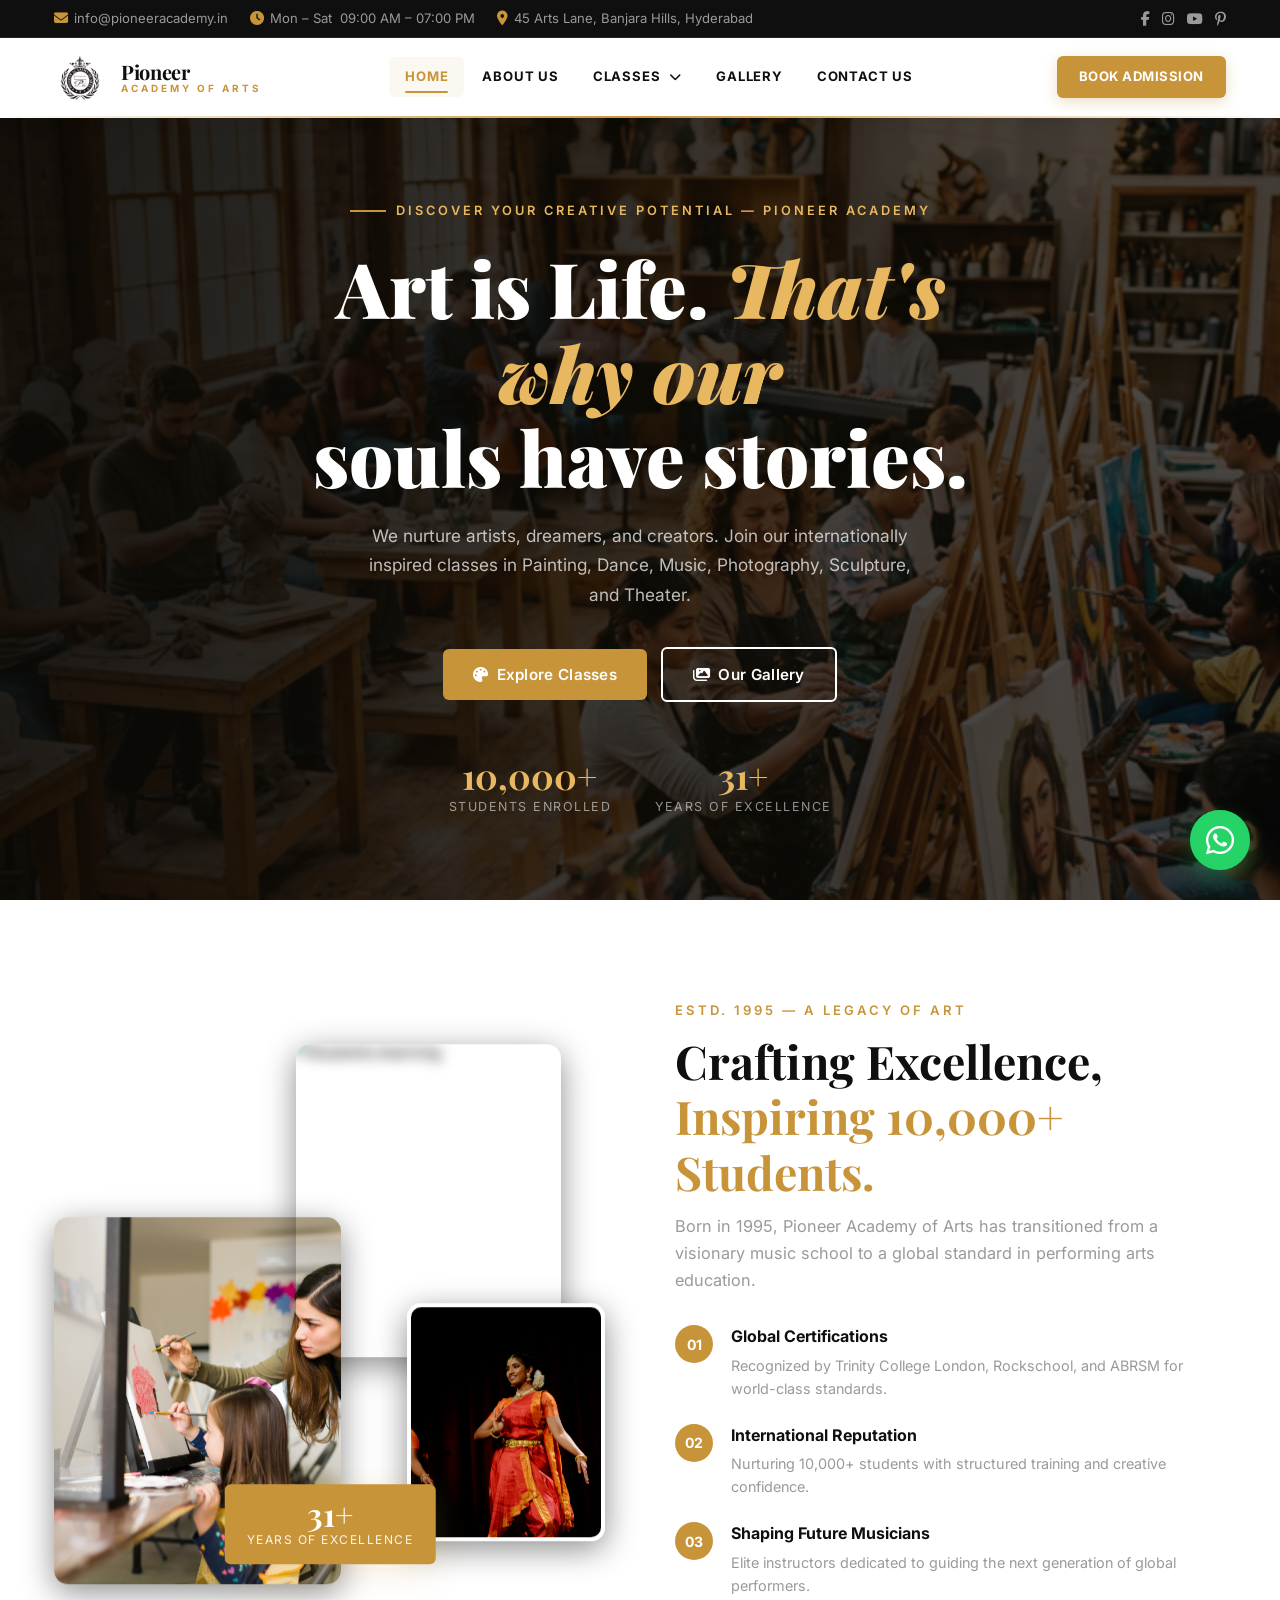
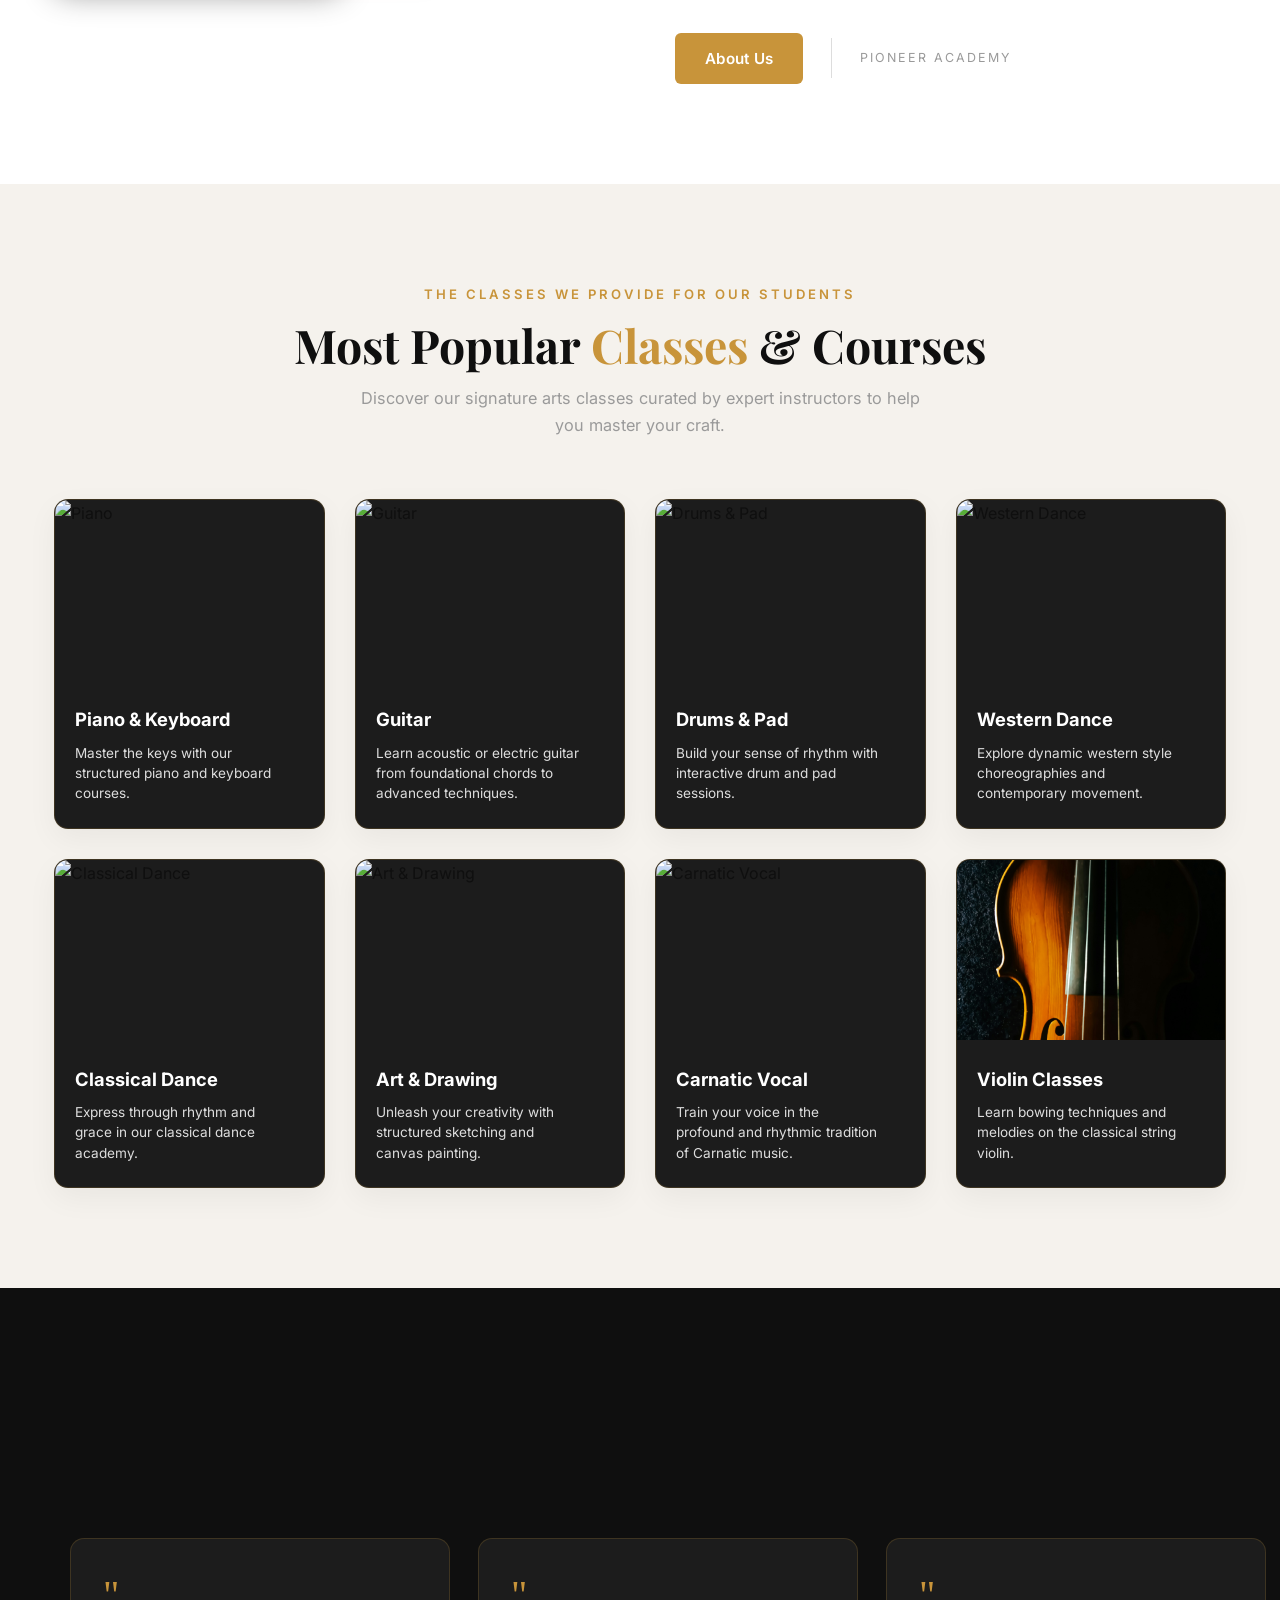
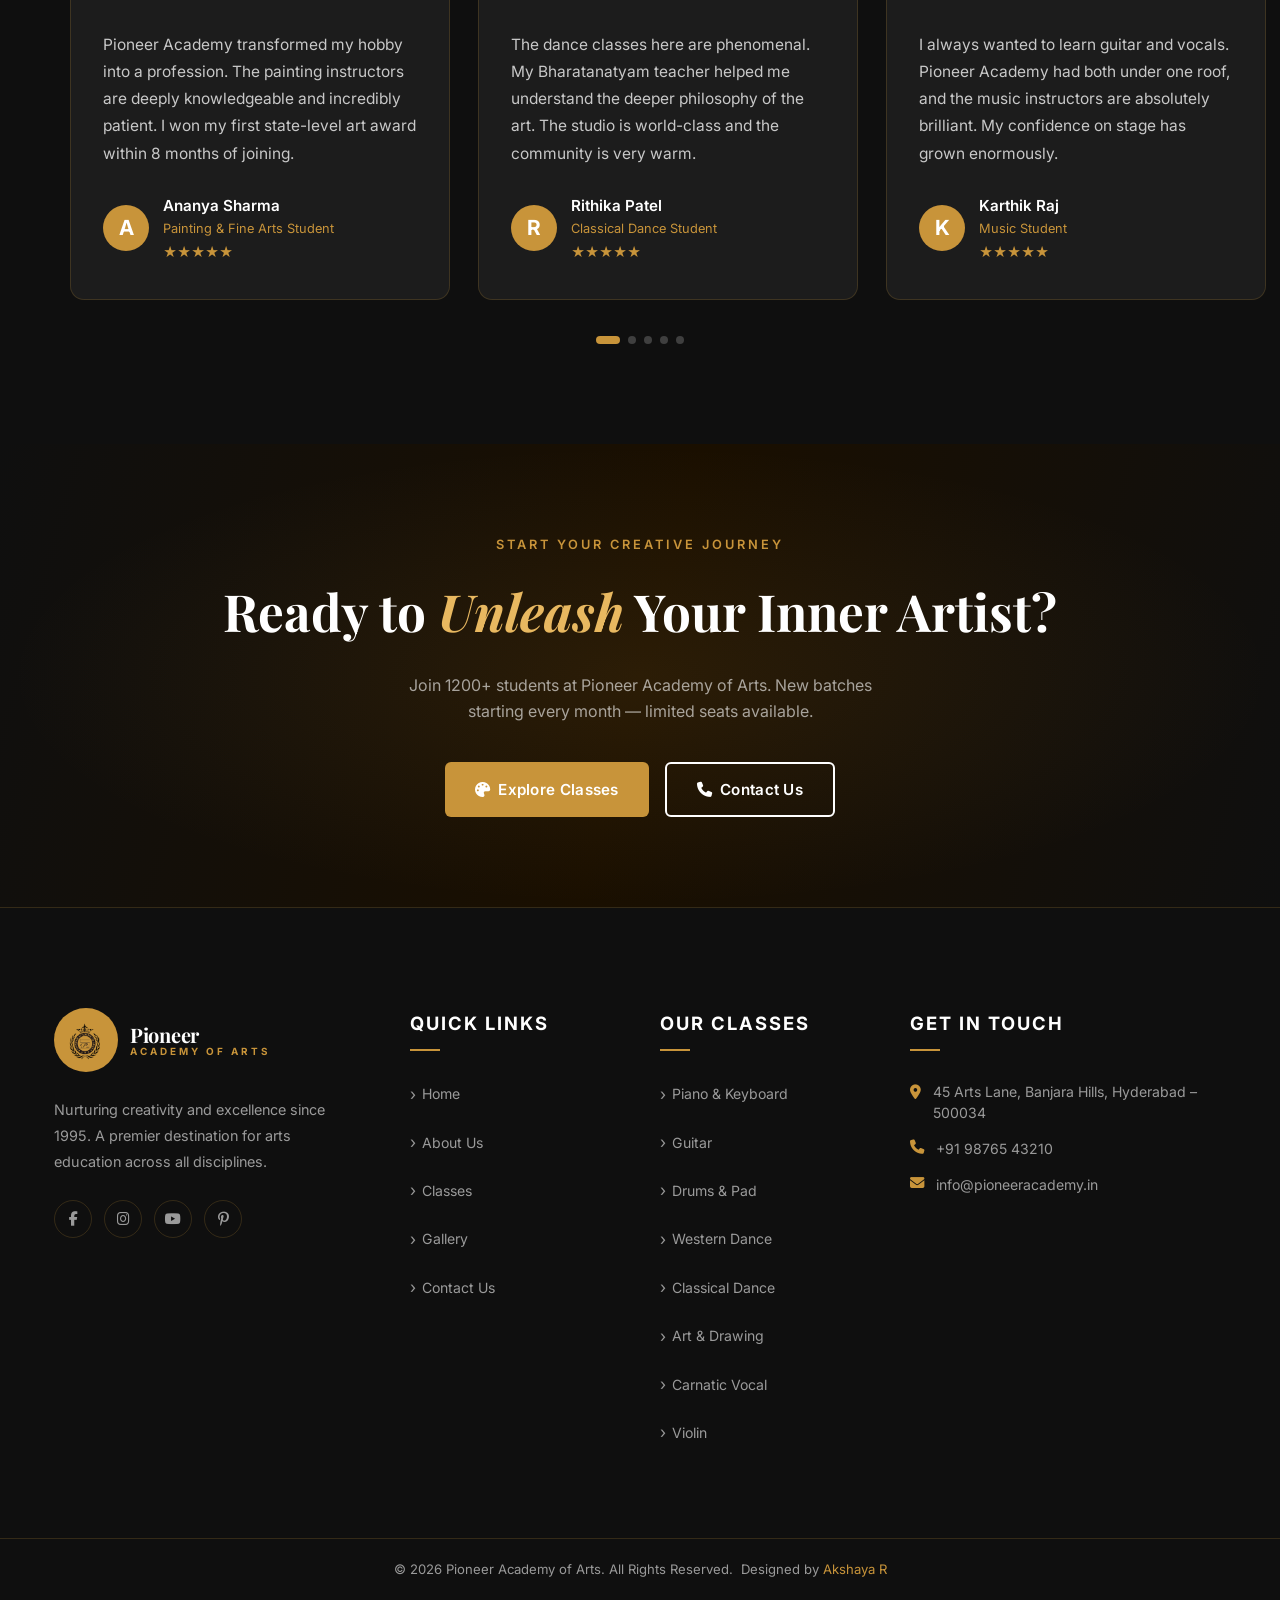
==== commit 9f7927d2: "updates done" ====
--- a/index.html
+++ b/index.html
@@ -18,80 +18,9 @@
 </head>
 <body>
 
-  <!-- ═══════════════════════════════════════
-       TOP INFO BAR
-  ═══════════════════════════════════════ -->
-  <div class="topbar">
-    <div class="container">
-      <div class="topbar-left">
-        <span class="topbar-item">
-          <i class="fa fa-envelope"></i> info@pioneeracademy.in
-        </span>
-        <span class="topbar-item">
-          <i class="fa fa-clock"></i> Mon – Sat &nbsp;09:00 AM – 07:00 PM
-        </span>
-        <span class="topbar-item">
-          <i class="fa fa-location-dot"></i> 45 Arts Lane, Banjara Hills, Hyderabad
-        </span>
-      </div>
-      <div class="topbar-right">
-        <div class="topbar-social">
-          <a href="#" aria-label="Facebook"><i class="fab fa-facebook-f"></i></a>
-          <a href="#" aria-label="Instagram"><i class="fab fa-instagram"></i></a>
-          <a href="#" aria-label="YouTube"><i class="fab fa-youtube"></i></a>
-          <a href="#" aria-label="Pinterest"><i class="fab fa-pinterest-p"></i></a>
-        </div>
-      </div>
-    </div>
-  </div>
-
-  <!-- ═══════════════════════════════════════
-       NAVIGATION
-  ═══════════════════════════════════════ -->
-  <nav class="navbar" id="navbar">
-    <div class="container">
-      <!-- Logo -->
-      <a href="index.html" class="nav-logo">
-        <img src="images/logo/logo.png" alt="Pioneer Academy Logo" class="nav-logo-img" />
-        <div class="nav-logo-text">
-          <span class="nav-logo-title">Pioneer</span>
-          <span class="nav-logo-sub">Academy of Arts</span>
-        </div>
-      </a>
-
-      <!-- Nav Links -->
-      <ul class="nav-links" id="navLinks">
-        <li><a href="index.html" class="active">Home</a></li>
-        <li><a href="about.html">About Us</a></li>
-        <li class="nav-item-dropdown">
-          <a href="classes.html">Classes <i class="fa fa-chevron-down nav-chevron" style="font-size: 0.75rem; margin-left: 4px;"></i></a>
-          <ul class="dropdown-menu">
-            <li><a href="classes/piano-keyboard.html">Piano & Keyboard</a></li>
-            <li><a href="classes/guitar.html">Guitar</a></li>
-            <li><a href="classes/drums.html">Drums & Pad</a></li>
-            <li><a href="classes/western-dance.html">Western Dance</a></li>
-            <li><a href="classes/classical-dance.html">Classical Dance</a></li>
-            <li><a href="classes/art-drawing.html">Art & Drawing</a></li>
-            <li><a href="classes/carnatic-vocal.html">Carnatic Vocal</a></li>
-            <li><a href="classes/violin.html">Violin</a></li>
-          </ul>
-        </li>
-        <li><a href="gallery.html">Gallery</a></li>
-        <li><a href="contact.html">Contact Us</a></li>
-      </ul>
-
-      <!-- Right side -->
-      <div class="nav-right">
-        <button class="nav-search-btn" aria-label="Search"><i class="fa fa-search"></i></button>
-        <a href="contact.html" class="btn btn-primary nav-cta">
-          Book Admission
-        </a>
-        <button class="hamburger" id="hamburger" aria-label="Menu">
-          <span></span><span></span><span></span>
-        </button>
-      </div>
-    </div>
-  </nav>
+  <!-- Shared Navbar Placeholder -->
+  <div id="navbar-placeholder"></div>
+
 
   <!-- ═══════════════════════════════════════
        HERO SECTION
@@ -99,14 +28,6 @@
   <section class="hero" id="hero">
     <div class="hero-bg"></div>
     <div class="hero-overlay"></div>
-
-    <!-- Prev / Next Arrows -->
-    <button class="hero-arrow hero-arrow-prev" aria-label="Previous">
-      <i class="fa fa-chevron-left"></i>
-    </button>
-    <button class="hero-arrow hero-arrow-next" aria-label="Next">
-      <i class="fa fa-chevron-right"></i>
-    </button>
 
     <div class="container">
       <div class="hero-content">
@@ -132,7 +53,7 @@
             <div class="hero-stat-label">Students Enrolled</div>
           </div>
           <div class="hero-stat-item">
-            <div class="hero-stat-num">29+</div>
+            <div class="hero-stat-num">31+</div>
             <div class="hero-stat-label">Years of Excellence</div>
           </div>
         </div>
@@ -151,16 +72,16 @@
         <!-- Images collage -->
         <div class="about-images">
           <div class="about-img about-img-1">
-            <img src="https://images.unsplash.com/photo-1514119412350-e174d90d280e?w=800&q=80" alt="About Pioneer Academy" loading="lazy" />
+            <img src="images/about/about_image1.jpg" alt="About Pioneer Academy" loading="lazy" />
           </div>
           <div class="about-img about-img-2">
-            <img src="https://images.unsplash.com/photo-1511671782779-c97d3d27a1d4?w=800&q=80" alt="Students learning" loading="lazy" />
+            <img src="images/about/about_image2.jpg" alt="Students learning" loading="lazy" />
           </div>
           <div class="about-img about-img-3">
-            <img src="https://images.unsplash.com/photo-1499750310107-5fef28a66643?w=800&q=80" alt="Art session" loading="lazy" />
+            <img src="images/about/about_image3.jpg" alt="Art session" loading="lazy" />
           </div>
           <div class="about-badge">
-            <div class="about-badge-num">29+</div>
+            <div class="about-badge-num">31+</div>
             <div class="about-badge-label">Years of Excellence</div>
           </div>
         </div>
@@ -331,7 +252,7 @@
         <!-- Category: Violin -->
         <a href="classes/violin.html" class="category-card">
           <div class="category-img">
-            <img src="https://images.unsplash.com/photo-1612225232901-99ad0a4d7bb5?w=800&q=80" alt="Violin Classes" loading="lazy">
+            <img src="images/classes/class-image2.jpg" alt="Violin Classes" loading="lazy">
               </div>
           <div class="category-info">
             <span class="category-tag">Instrumental</span>
@@ -445,94 +366,13 @@
     </div>
   </section>
 
-  <!-- ═══════════════════════════════════════
-       FOOTER
-  ═══════════════════════════════════════ -->
-  <footer class="footer">
-    <div class="container">
-      <div class="footer-grid">
-        <!-- Brand -->
-        <div class="footer-brand">
-          <a href="index.html" class="nav-logo">
-            <div class="footer-logo-img-wrapper">
-              <img src="images/logo/logo.png" alt="Pioneer Academy Logo" />
-            </div>
-            <div class="nav-logo-text">
-              <span class="nav-logo-title" style="color:var(--white)">Pioneer</span>
-              <span class="nav-logo-sub">Academy of Arts</span>
-            </div>
-          </a>
-          <p>Nurturing creativity and excellence since 1995. A premier destination for arts education across all disciplines.</p>
-          <div class="footer-social">
-            <a href="#" aria-label="Facebook"><i class="fab fa-facebook-f"></i></a>
-            <a href="#" aria-label="Instagram"><i class="fab fa-instagram"></i></a>
-            <a href="#" aria-label="YouTube"><i class="fab fa-youtube"></i></a>
-            <a href="#" aria-label="Pinterest"><i class="fab fa-pinterest-p"></i></a>
-          </div>
-        </div>
-
-        <!-- Quick Links -->
-        <div class="footer-col">
-          <h5>Quick Links</h5>
-          <ul>
-            <li><a href="index.html">Home</a></li>
-            <li><a href="about.html">About Us</a></li>
-            <li><a href="classes.html">Classes</a></li>
-            <li><a href="gallery.html">Gallery</a></li>
-            <li><a href="contact.html">Contact Us</a></li>
-          </ul>
-        </div>
-
-        <!-- Classes -->
-        <div class="footer-col">
-          <h5>Our Classes</h5>
-          <ul>
-            <li><a href="classes/piano-keyboard.html">Piano & Keyboard</a></li>
-            <li><a href="classes/guitar.html">Guitar</a></li>
-            <li><a href="classes/drums.html">Drums & Pad</a></li>
-            <li><a href="classes/western-dance.html">Western Dance</a></li>
-            <li><a href="classes/classical-dance.html">Classical Dance</a></li>
-            <li><a href="classes/art-drawing.html">Art & Drawing</a></li>
-            <li><a href="classes/carnatic-vocal.html">Carnatic Vocal</a></li>
-            <li><a href="classes/violin.html">Violin</a></li>
-          </ul>
-        </div>
-
-        <!-- Contact -->
-        <div class="footer-col">
-          <h5>Get In Touch</h5>
-          <div class="footer-contact-item" style="display:flex; gap:12px; margin-bottom:15px;">
-            <i class="fa fa-location-dot" style="color:var(--gold); margin-top:4px;"></i>
-            <span>45 Arts Lane, Banjara Hills, Hyderabad – 500034</span>
-          </div>
-          <div class="footer-contact-item" style="display:flex; gap:12px; margin-bottom:15px;">
-            <i class="fa fa-phone" style="color:var(--gold);"></i>
-            <span>+91 98765 43210</span>
-          </div>
-          <div class="footer-contact-item" style="display:flex; gap:12px; margin-bottom:15px;">
-            <i class="fa fa-envelope" style="color:var(--gold);"></i>
-            <span>info@pioneeracademy.in</span>
-          </div>
-        </div>
-      </div>
-    </div>
-
-    <!-- Footer Bottom -->
-    <div class="footer-bottom">
-      <div class="container" style="display:flex;align-items:center;justify-content:space-between;flex-wrap:wrap;gap:8px;">
-        <span>&copy; 2026 Pioneer Academy of Arts. All Rights Reserved.</span>
-        <span>Designed by <a href="#">Akshaya R</a></span>
-      </div>
-    </div>
-  </footer>
-
-  <!-- Floating WhatsApp -->
-  <a href="https://wa.me/919876543210" class="whatsapp-btn" target="_blank">
-    <i class="fab fa-whatsapp"></i>
-    <span>Chat with us</span>
-  </a>
+  <!-- Shared Footer Placeholder -->
+  <div id="footer-placeholder"></div>
+
 
   <!-- Scripts -->
+  <script src="js/components.js"></script>
   <script src="js/main.js"></script>
+
 </body>
 </html>
--- a/css/style.css
+++ b/css/style.css
@@ -89,67 +89,109 @@
   background: var(--white);
   height: var(--nav-h);
   display: flex; align-items: center;
-  box-shadow: 0 2px 12px rgba(0,0,0,0.08);
+  box-shadow: 0 2px 16px rgba(0,0,0,0.08);
   transition: var(--transition);
-}
-.navbar.scrolled { box-shadow: 0 4px 24px rgba(0,0,0,0.12); }
+  border-bottom: 2px solid transparent;
+  border-image: linear-gradient(90deg, transparent, var(--gold), transparent) 1;
+}
+.navbar.scrolled {
+  box-shadow: 0 6px 28px rgba(0,0,0,0.13);
+}
 .navbar .container { display: flex; align-items: center; justify-content: space-between; width: 100%; gap: 24px; }
 
 /* Logo */
-.nav-logo { display: flex; align-items: center; gap: 10px; text-decoration: none; flex-shrink: 0; }
+.nav-logo { display: flex; align-items: center; gap: 12px; text-decoration: none; flex-shrink: 0; }
 .nav-logo img { height: 48px; width: auto; }
-.nav-logo-img { height: 44px; width: auto; object-fit: contain; flex-shrink: 0; }
-.nav-logo-text { display: flex; flex-direction: column; line-height: 1.1; }
-.nav-logo-title { font-family: var(--font-heading); font-size: 1.18rem; font-weight: 700; color: var(--dark); }
-.nav-logo-sub { font-size: 0.65rem; letter-spacing: 2.5px; text-transform: uppercase; color: var(--gold); font-weight: 600; }
+.nav-logo-img { height: 46px; width: auto; object-fit: contain; flex-shrink: 0; }
+.nav-logo-text { display: flex; flex-direction: column; line-height: 1.15; }
+.nav-logo-title {
+  font-family: var(--font-heading); font-size: 1.25rem; font-weight: 700; color: var(--dark);
+  letter-spacing: -0.3px;
+}
+.nav-logo-sub {
+  font-size: 0.62rem; letter-spacing: 3px; text-transform: uppercase;
+  color: var(--gold); font-weight: 700;
+}
 
 /* Nav Links */
-.nav-links { display: flex; align-items: center; gap: 4px; }
-.nav-links a {
-  padding: 8px 14px; font-size: 0.88rem; font-weight: 600;
-  letter-spacing: 0.4px; text-transform: uppercase; color: var(--dark);
-  border-radius: var(--radius); transition: var(--transition); position: relative;
-}
-.nav-links a::after {
-  content: ''; position: absolute; bottom: 2px; left: 14px; right: 14px;
+.nav-links { display: flex; align-items: center; gap: 2px; }
+.nav-links > li > a {
+  padding: 9px 16px; font-size: 0.82rem; font-weight: 700;
+  letter-spacing: 0.8px; text-transform: uppercase; color: var(--dark);
+  border-radius: 6px; transition: var(--transition); position: relative;
+  display: flex; align-items: center; gap: 5px;
+}
+.nav-links > li > a::after {
+  content: ''; position: absolute; bottom: 4px; left: 16px; right: 16px;
   height: 2px; background: var(--gold); transform: scaleX(0); transition: var(--transition);
-  transform-origin: left;
-}
-.nav-links a:hover::after, .nav-links a.active::after { transform: scaleX(1); }
-.nav-links a:hover, .nav-links a.active { color: var(--gold); }
+  transform-origin: center; border-radius: 2px;
+}
+.nav-links > li > a:hover::after,
+.nav-links > li > a.active::after { transform: scaleX(1); }
+.nav-links > li > a:hover,
+.nav-links > li > a.active { color: var(--gold); background: rgba(200,148,58,0.07); }
 
 /* Nav Dropdown */
 .nav-item-dropdown { position: relative; }
-.nav-item-dropdown .nav-chevron { transition: var(--transition); }
+.nav-item-dropdown .nav-chevron { transition: transform 0.3s ease; font-size: 0.7rem; }
 .nav-item-dropdown:hover .nav-chevron { transform: rotate(180deg); }
 .dropdown-menu {
-  position: absolute; top: 100%; left: 0;
-  background: var(--white); box-shadow: 0 10px 30px rgba(0,0,0,0.1);
-  border-radius: var(--radius); min-width: 220px; padding: 12px 0;
-  opacity: 0; visibility: hidden; transform: translateY(15px);
+  position: absolute; top: calc(100% + 8px); left: 0;
+  background: var(--white);
+  box-shadow: 0 16px 40px rgba(0,0,0,0.12), 0 0 0 1px rgba(200,148,58,0.12);
+  border-radius: 10px; min-width: 230px; padding: 8px 0;
+  opacity: 0; visibility: hidden; transform: translateY(10px);
   transition: var(--transition); z-index: 100;
-  display: flex; flex-direction: column; gap: 0; border: 1px solid rgba(0,0,0,0.05);
+  display: flex; flex-direction: column; border: 1px solid rgba(200,148,58,0.1);
 }
 .nav-item-dropdown:hover .dropdown-menu { opacity: 1; visibility: visible; transform: translateY(0); }
 .dropdown-menu li { width: 100%; display: block; }
 .dropdown-menu li a {
-  padding: 10px 24px; font-size: 0.88rem; color: var(--text-muted); text-transform: capitalize;
-  font-weight: 500; border-radius: 0; letter-spacing: 0; width: 100%; display: block;
-}
+  padding: 10px 20px; font-size: 0.86rem; color: var(--text-muted); text-transform: capitalize;
+  font-weight: 500; border-radius: 0; letter-spacing: 0; width: 100%; display: flex;
+  align-items: center; gap: 10px; transition: var(--transition);
+}
+.dropdown-menu li a::before { content: ''; width: 5px; height: 5px; border-radius: 50%; background: var(--gold); opacity: 0; transition: var(--transition); flex-shrink: 0; }
 .dropdown-menu li a::after { display: none !important; }
-.dropdown-menu li a:hover, .dropdown-menu li a.active { background: var(--off-white); color: var(--gold); padding-left: 28px; }
+.dropdown-menu li a:hover,
+.dropdown-menu li a.active {
+  background: rgba(200,148,58,0.07); color: var(--gold);
+  padding-left: 20px;
+}
+.dropdown-menu li a:hover::before,
+.dropdown-menu li a.active::before { opacity: 1; }
+.dropdown-menu li:first-child a { border-radius: 10px 10px 0 0; }
+.dropdown-menu li:last-child a { border-radius: 0 0 10px 10px; }
 
 /* Nav Right */
-.nav-right { display: flex; align-items: center; gap: 14px; }
-.nav-search-btn { color: var(--dark); font-size: 1.1rem; padding: 8px; transition: var(--transition); }
-.nav-search-btn:hover { color: var(--gold); }
-.nav-cta { background: var(--gold); color: var(--white) !important; padding: 10px 20px; border-radius: var(--radius); font-size: 0.85rem !important; }
-.nav-cta:hover { background: var(--gold-dark) !important; }
+.nav-right { display: flex; align-items: center; gap: 12px; }
+.nav-search-btn { color: var(--dark); font-size: 1.05rem; padding: 8px 10px; transition: var(--transition); border-radius: 6px; }
+.nav-search-btn:hover { color: var(--gold); background: rgba(200,148,58,0.07); }
+.nav-cta {
+  background: var(--gold); color: var(--white) !important;
+  padding: 10px 22px; border-radius: var(--radius);
+  font-size: 0.82rem !important; font-weight: 700 !important;
+  letter-spacing: 0.5px; text-transform: uppercase;
+  box-shadow: 0 4px 14px rgba(200,148,58,0.3);
+  transition: var(--transition);
+}
+.nav-cta:hover {
+  background: var(--gold-dark) !important;
+  box-shadow: 0 6px 20px rgba(200,148,58,0.4);
+  transform: translateY(-1px);
+}
 .nav-cta::after { display: none !important; }
-.hamburger { display: none; flex-direction: column; gap: 5px; padding: 8px; }
-.hamburger span { display: block; width: 24px; height: 2px; background: var(--dark); transition: var(--transition); border-radius: 2px; }
+
+/* Hamburger */
+.hamburger {
+  display: none; flex-direction: column; gap: 5px; padding: 8px;
+  border-radius: 8px; transition: var(--transition);
+}
+.hamburger:hover { background: var(--off-white); }
+.hamburger span { display: block; width: 22px; height: 2px; background: var(--dark); transition: var(--transition); border-radius: 2px; }
+.hamburger.open span { background: var(--gold); }
 .hamburger.open span:nth-child(1) { transform: translateY(7px) rotate(45deg); }
-.hamburger.open span:nth-child(2) { opacity: 0; }
+.hamburger.open span:nth-child(2) { opacity: 0; transform: scaleX(0); }
 .hamburger.open span:nth-child(3) { transform: translateY(-7px) rotate(-45deg); }
 
 /* === HERO === */
@@ -429,8 +471,14 @@
 .testimonial-program { font-size: 0.8rem; color: var(--gold); }
 .testimonial-stars { color: var(--gold); font-size: 0.85rem; margin-top: 2px; }
 .testimonials-dots { display: flex; justify-content: center; gap: 8px; margin-top: 36px; }
-.t-dot { width: 8px; height: 8px; border-radius: 50%; background: rgba(255,255,255,0.2); cursor: pointer; transition: var(--transition); }
+.t-dot { width: 8px; height: 8px; border-radius: 50%; background: rgba(0,0,0,0.1); cursor: pointer; transition: var(--transition); }
 .t-dot.active { background: var(--gold); width: 24px; border-radius: 4px; }
+
+/* Light version for classes pages */
+.testimonials-section.light .t-dot { background: rgba(0,0,0,0.1); }
+.testimonials-section.light .t-dot.active { background: var(--gold); }
+.testimonials-section:not(.light) .t-dot { background: rgba(255,255,255,0.2); }
+.testimonials-section:not(.light) .t-dot.active { background: var(--gold); }
 
 /* === CTA BANNER === */
 .cta-section {
@@ -603,30 +651,169 @@
   .about-images { height: 380px; max-width: 520px; margin: 0 auto; }
   .category-grid { grid-template-columns: repeat(2, 1fr); gap: 24px; }
   .footer-grid { grid-template-columns: 1fr 1fr; gap: 36px; }
-}
+  /* Class detail pages: stack on tablet */
+  .class-details-grid { grid-template-columns: 1fr; gap: 40px; }
+  .class-sidebar { order: -1; }
+  .class-sidebar-img img { height: 300px; }
+}
+
 @media (max-width: 768px) {
   :root { --nav-h: 68px; --topbar-h: 0px; }
   .topbar { display: none; }
-  .nav-links { display: none; flex-direction: column; gap: 0; position: absolute; top: var(--nav-h); left: 0; right: 0; background: var(--white); padding: 16px 0; box-shadow: 0 8px 24px rgba(0,0,0,0.1); border-top: 1px solid #eee; }
+
+  /* --- Navbar mobile --- */
+  .nav-links {
+    display: none; flex-direction: column; gap: 0;
+    position: absolute; top: var(--nav-h); left: 0; right: 0;
+    background: var(--white); padding: 0;
+    box-shadow: 0 15px 30px rgba(0,0,0,0.1);
+    border-top: 2px solid var(--gold);
+    max-height: calc(100vh - var(--nav-h));
+    overflow-y: auto;
+    z-index: 200;
+  }
   .nav-links.open { display: flex; }
-  .nav-links a { padding: 13px 24px; border-radius: 0; }
+  .nav-links > li { border-bottom: 1px solid rgba(0,0,0,0.04); width: 100%; }
+  .nav-links > li:last-child { border-bottom: none; }
+  .nav-links > li > a { 
+    padding: 16px 24px; border-radius: 0; 
+    font-size: 0.95rem; font-weight: 700;
+    justify-content: space-between; width: 100%;
+  }
+  .nav-links > li > a::after { display: none; }
+  .nav-links > li > a:hover, .nav-links > li > a.active {
+    background: rgba(200,148,58,0.05); padding-left: 28px;
+  }
+
+  /* Mobile dropdown */
+  .nav-item-dropdown { position: static; }
+  .dropdown-menu {
+    position: static; opacity: 1; visibility: visible;
+    transform: none; box-shadow: inset 0 4px 8px rgba(0,0,0,0.03);
+    border: none; padding: 0; background: #fafafa;
+    display: none; border-radius: 0;
+    min-width: 100%; border-top: 1px solid rgba(0,0,0,0.04);
+  }
+  .nav-item-dropdown.open .dropdown-menu { display: flex; }
+  .dropdown-menu li { border-bottom: 1px solid rgba(0,0,0,0.03); width: 100%; }
+  .dropdown-menu li:last-child { border-bottom: none; }
+  .dropdown-menu li a { 
+    padding: 14px 40px; font-size: 0.88rem;
+    color: var(--text-muted); text-transform: capitalize;
+    font-weight: 600; justify-content: flex-start;
+  }
+  .dropdown-menu li a:hover, .dropdown-menu li a.active {
+    background: transparent; color: var(--gold); padding-left: 46px;
+  }
+  .nav-right .nav-cta { display: none; }
   .hamburger { display: flex; }
-  .hero { min-height: 90vh; }
-  .hero-stats { gap: 24px; }
+
+  /* --- Hero --- */
+  .hero { min-height: 85vh; }
+  .hero-stats { gap: 20px; }
+  .hero-stat-num { font-size: 1.8rem; }
+  .hero-btns { flex-direction: column; align-items: stretch; }
+  .hero-btns .btn { justify-content: center; }
+
+  /* --- Enroll bar --- */
+  .enroll-bar { padding: 20px 16px; }
   .enroll-bar-inner { flex-direction: column; }
   .enroll-field { border-right: none; border-bottom: 1px solid #ececec; }
   .enroll-field input, .enroll-field select { height: 54px; }
   .enroll-bar .btn-enroll { height: 54px; padding: 0 30px; width: 100%; }
-  .category-grid { grid-template-columns: 1fr; }
-  .about-images { height: 320px; }
-  .testimonial-card { min-width: 300px; max-width: 300px; }
+
+  /* --- Category grid --- */
+  .category-grid { grid-template-columns: 1fr 1fr; gap: 16px; }
+  .category-img { height: 150px; }
+
+  /* --- About --- */
+  .about-images { height: auto; max-width: 100%; display: grid; grid-template-columns: 1fr 1fr; gap: 15px; padding-bottom: 40px; }
+  .about-img { position: relative; width: 100%; height: 200px; left: auto; right: auto; top: auto; bottom: auto; border: none; }
+  .about-img-1 { grid-column: span 2; height: 240px; }
+  .about-badge { bottom: 0; z-index: 10; }
+  .about-section { padding: 60px 0; }
+
+  /* --- Testimonials --- */
+  .testimonial-card { min-width: 280px; max-width: 280px; }
+
+  /* --- Footer --- */
   .footer-grid { grid-template-columns: 1fr; }
   .footer-bottom { flex-direction: column; gap: 8px; text-align: center; }
-}
-@media (max-width: 480px) {
-  .hero-btns { flex-direction: column; }
-  .btn { justify-content: center; }
-  .testimonial-card { min-width: 270px; max-width: 270px; }
+
+  /* --- Class detail pages --- */
+  .class-details-grid { grid-template-columns: 1fr; gap: 30px; }
+  .class-sidebar { order: -1; }
+  .class-sidebar-img img { height: 240px; }
+  .class-features { grid-template-columns: 1fr; gap: 14px; }
+  .class-main-content h2 { font-size: 2rem; }
+  .instructor-card { flex-direction: column; align-items: flex-start; gap: 20px; }
+  .class-info-card { padding: 22px; }
+
+  /* --- Page hero --- */
+  .page-hero { height: 300px; padding-bottom: 30px; }
+
+  /* --- Overlap section --- */
+  .overlap-section { margin-top: -60px; padding-bottom: 60px; }
+
+  /* --- About page team --- */
+  .team-grid { grid-template-columns: repeat(2, 1fr); gap: 20px; }
+  .team-img { height: 220px; }
+}
+
+@media (max-width: 576px) {
+  /* --- Category grid single col on very small screens --- */
+  .category-grid { grid-template-columns: 1fr; }
+
+  /* --- Hero affiliations wrap --- */
+  .hero-affiliations { flex-wrap: wrap; gap: 16px; justify-content: center; }
+
+  /* --- Team single col --- */
+  .team-grid { grid-template-columns: 1fr; }
+
+  /* --- Section padding reduction --- */
+  .about-section,
+  .programs-section,
+  .testimonials-section,
+  .cta-section { padding: 60px 0; }
+  .team-section { padding: 60px 0 80px; }
+
+  /* --- About images smaller --- */
+  .about-images { gap: 10px; padding-bottom: 30px; }
+  .about-img { height: 160px; }
+  .about-img-1 { height: 200px; }
+
+  /* --- Testimonials full-width cards --- */
+  .testimonial-card { min-width: calc(100vw - 48px); max-width: calc(100vw - 48px); }
+
+  /* --- Page hero --- */
+  .page-hero { height: 240px; padding-bottom: 10px; }
+  .page-hero h1 { font-size: clamp(1.7rem, 7vw, 2.5rem); }
+  .page-hero p { font-size: 0.88rem; margin-top: 10px; }
+
+  /* --- Overlap section --- */
+  .overlap-section { margin-top: -30px; }
+
+  /* --- Gallery wrap padding --- */
+  .premium-gallery-wrap { padding: 24px 16px; }
+
+  /* --- Contact --- */
+  .contact-visual-side,
+  .contact-form-side { padding: 28px 20px; }
+  .grid-form { grid-template-columns: 1fr; }
+  .form-full { grid-column: auto; }
+
+  /* --- Map --- */
+  .map-floating-card { padding: 20px; }
+  .map-container { height: 320px; border-radius: 12px; }
+
+  /* --- Footer reduction --- */
+  .footer { padding: 60px 0 0; }
+  .footer-grid { padding-bottom: 40px; }
+
+  /* --- Class detail pages --- */
+  .class-sidebar-img img { height: 200px; }
+  .instructor-img { width: 90px; height: 90px; }
+  .class-main-content p { font-size: 0.95rem; }
 }
 
 /* === PAGE HERO === */
@@ -703,9 +890,9 @@
   .api-texts { flex-direction: column; gap: 16px; }
   .api-gallery { flex-direction: column; gap: 20px; }
   .api-img-sm { align-self: stretch; margin-left: 0; margin-bottom: 0; border: none; }
-  .page-hero { height: 350px; }
-}
-/* === PREMIUM OVERLAP LAYOUT (Kassapay Inspired) === */
+  .api-img-lg { height: 280px; }
+}
+/* === PREMIUM OVERLAP LAYOUT === */
 .page-hero {
   height: 480px;
   background-size: cover;
@@ -728,7 +915,18 @@
 .page-hero .section-tag { color: var(--gold-light); opacity: 0.9; }
 .page-hero p { max-width: 600px; margin: 20px auto 0; color: rgba(255,255,255,0.7); font-size: 1.1rem; }
 
+/* Desktop: overlap card pulls up over hero */
 .overlap-section { margin-top: -150px; position: relative; z-index: 10; padding-bottom: 100px; }
+
+/* Mobile: disable overlap and hero padding-bottom */
+@media (max-width: 768px) {
+  .page-hero { padding-bottom: 30px; height: 300px !important; }
+  .overlap-section { margin-top: 0; padding-bottom: 60px; }
+}
+@media (max-width: 576px) {
+  .page-hero { height: 240px !important; padding-bottom: 10px; }
+  .page-hero p { font-size: 0.9rem; margin-top: 10px; }
+}
 
 /* === CONTACT SPLIT CARD === */
 .premium-contact-card {
@@ -772,7 +970,7 @@
 .input-group label { display: block; font-weight: 600; color: var(--dark); margin-bottom: 8px; font-size: 0.88rem; }
 .input-group input, .input-group select, .input-group textarea { width: 100%; padding: 14px 18px; border-radius: 10px; border: 1px solid #e5e5e5; background: #fcfcfc; transition: var(--transition); font-family: inherit; font-size: 0.95rem; }
 .input-group input:focus, .input-group textarea:focus { border-color: var(--gold); background: var(--white); box-shadow: 0 0 0 4px rgba(200,148,58,0.08); outline: none; }
-.contact-form-side .btn { margin-top: 10px; padding: 16px 40px; font-weight: 700; border-radius: 10px; width: 100%; transition: all 0.4s; }
+.contact-form-side .btn { margin-top: 10px; padding: 16px 40px; font-weight: 700; border-radius: 10px; width: auto; transition: all 0.4s; }
 
 /* === MAP STYLING === */
 .map-section { 
@@ -1083,3 +1281,93 @@
     display: none;
   }
 }
+
+/* === GLOBAL AFFILIATIONS === */
+.affiliations-section {
+  padding: 100px 0;
+  background: var(--off-white);
+  text-align: center;
+}
+.affiliations-section .section-head { margin-bottom: 60px; }
+.affiliations-grid {
+  display: flex;
+  align-items: center;
+  justify-content: center;
+  gap: 80px;
+  flex-wrap: wrap;
+}
+.affiliation-item {
+  flex: 0 1 250px;
+  display: flex;
+  flex-direction: column;
+  align-items: center;
+  gap: 20px;
+  transition: var(--transition);
+}
+.affiliation-item:hover { transform: translateY(-8px); }
+.affiliation-logo {
+  height: 100px;
+  display: flex;
+  align-items: center;
+  justify-content: center;
+  filter: grayscale(1) opacity(0.6);
+  transition: all 0.5s ease;
+}
+.affiliation-item:hover .affiliation-logo { filter: grayscale(0) opacity(1); }
+.affiliation-logo img {
+  max-height: 100%;
+  max-width: 100%;
+  object-fit: contain;
+}
+.affiliation-info h4 {
+  font-family: var(--font-heading);
+  font-size: 1.25rem;
+  color: var(--dark);
+  margin-bottom: 8px;
+}
+.affiliation-info p {
+  font-size: 0.9rem;
+  color: var(--text-muted);
+  line-height: 1.5;
+}
+
+@media (max-width: 768px) {
+  .affiliations-grid { gap: 40px; }
+  .affiliation-item { flex: 1 1 100%; }
+  .affiliation-logo { height: 80px; }
+}
+
+/* === HERO AFFILIATIONS === */
+.hero-affiliations {
+  display: flex;
+  justify-content: center;
+  align-items: center;
+  gap: 30px;
+  margin-top: 30px;
+  opacity: 0;
+  transform: translateY(10px);
+  animation: aboutFadeUp 0.6s ease 0.4s forwards;
+}
+.hero-affiliations span {
+  font-size: 0.75rem;
+  font-weight: 700;
+  letter-spacing: 1px;
+  text-transform: uppercase;
+  color: rgba(255,255,255,0.6);
+  margin-right: 10px;
+}
+.hero-affil-logo {
+  height: 35px;
+  filter: brightness(0) invert(1) opacity(0.7);
+  transition: all 0.3s ease;
+}
+.hero-affil-logo:hover {
+  filter: brightness(0) invert(1) opacity(1);
+  transform: scale(1.05);
+}
+.hero-affil-logo img {
+  height: 100%;
+  width: auto;
+  object-fit: contain;
+}
+
